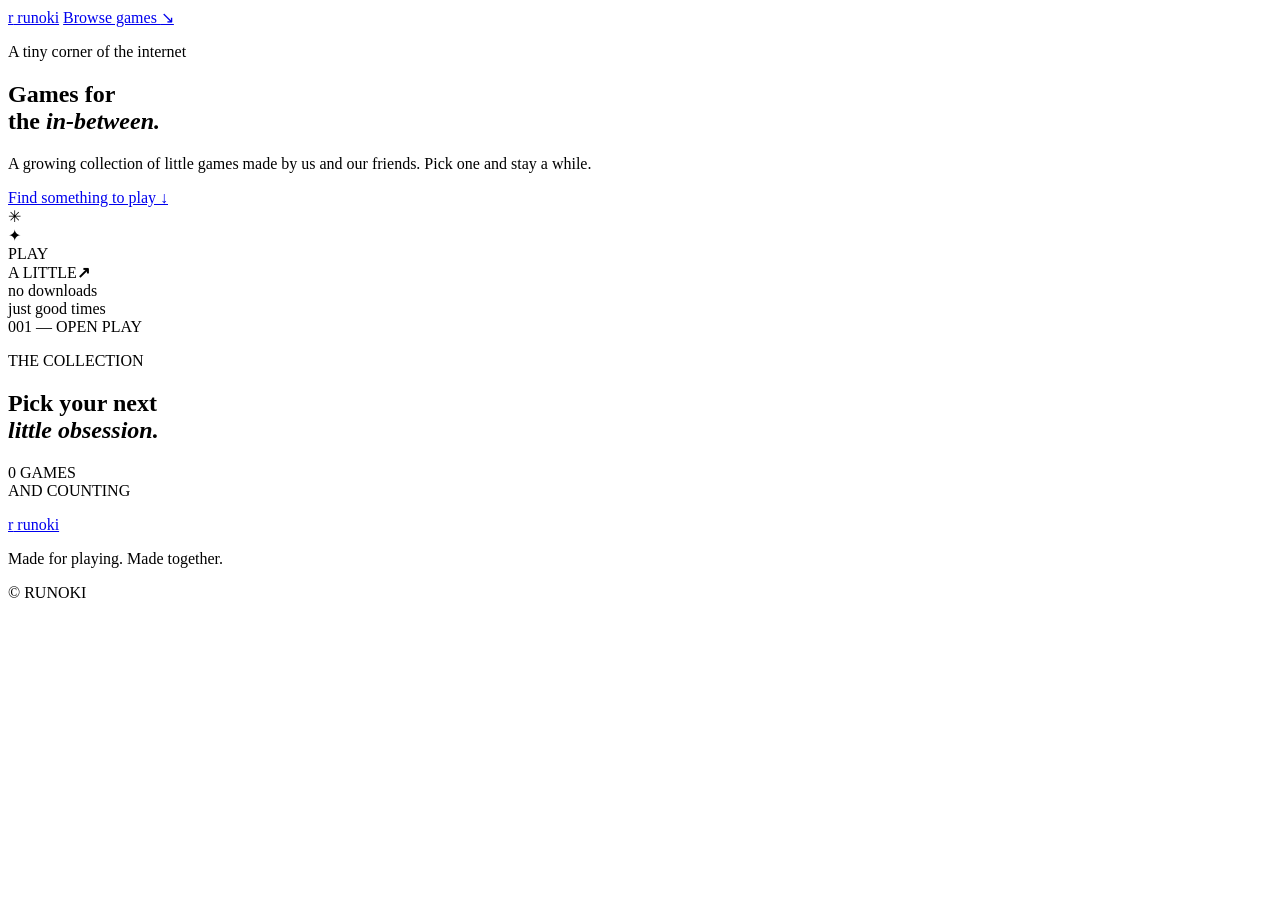
==== index.html @ b10a1b21 "Add Runoki games home page" ====
<!doctype html>
<html lang="en">
<head>
  <meta charset="utf-8">
  <meta name="viewport" content="width=device-width, initial-scale=1">
  <meta name="theme-color" content="#101014">
  <meta name="description" content="Small games, made by friends. Play something on Runoki.">
  <title>Runoki — Games for the in-between</title>
  <link rel="stylesheet" href="assets/css/style.css">
  <script src="assets/js/site.js" defer></script>
</head>
<body>
  <header class="site-header">
    <a class="wordmark" href="index.html" aria-label="Runoki home"><span class="brand-mark">r</span> runoki</a>
    <a class="header-link" href="#games">Browse games <span aria-hidden="true">↘</span></a>
  </header>
  <main>
    <section class="hero">
      <div class="hero-copy">
        <p class="eyebrow"><span class="live-dot"></span> A tiny corner of the internet</p>
        <h1>Games for<br>the <em>in-between.</em></h1>
        <p class="hero-intro">A growing collection of little games made by us and our friends. Pick one and stay a while.</p>
        <a class="button button-light" href="#games">Find something to play <span aria-hidden="true">↓</span></a>
      </div>
      <div class="hero-art" aria-hidden="true">
        <div class="orbit orbit-one"></div><div class="orbit orbit-two"></div>
        <div class="hero-spark spark-one">✳</div><div class="hero-spark spark-two">✦</div>
        <div class="hero-disc"><span>PLAY<br>A LITTLE</span><b>↗</b></div>
        <div class="hero-note">no downloads<br>just good times</div>
      </div>
      <div class="hero-index">001 <span>—</span> OPEN PLAY</div>
    </section>
    <section class="games-section" id="games">
      <div class="section-heading">
        <div><p class="eyebrow">THE COLLECTION</p><h2>Pick your next<br><em>little obsession.</em></h2></div>
        <p class="game-count"><span id="game-count">0</span> GAMES<br>AND COUNTING</p>
      </div>
      <div class="game-grid" id="game-grid" aria-live="polite"></div>
    </section>
  </main>
  <footer class="site-footer"><a class="wordmark" href="index.html"><span class="brand-mark">r</span> runoki</a><p>Made for playing. Made together.</p><span>© RUNOKI</span></footer>
</body>
</html>
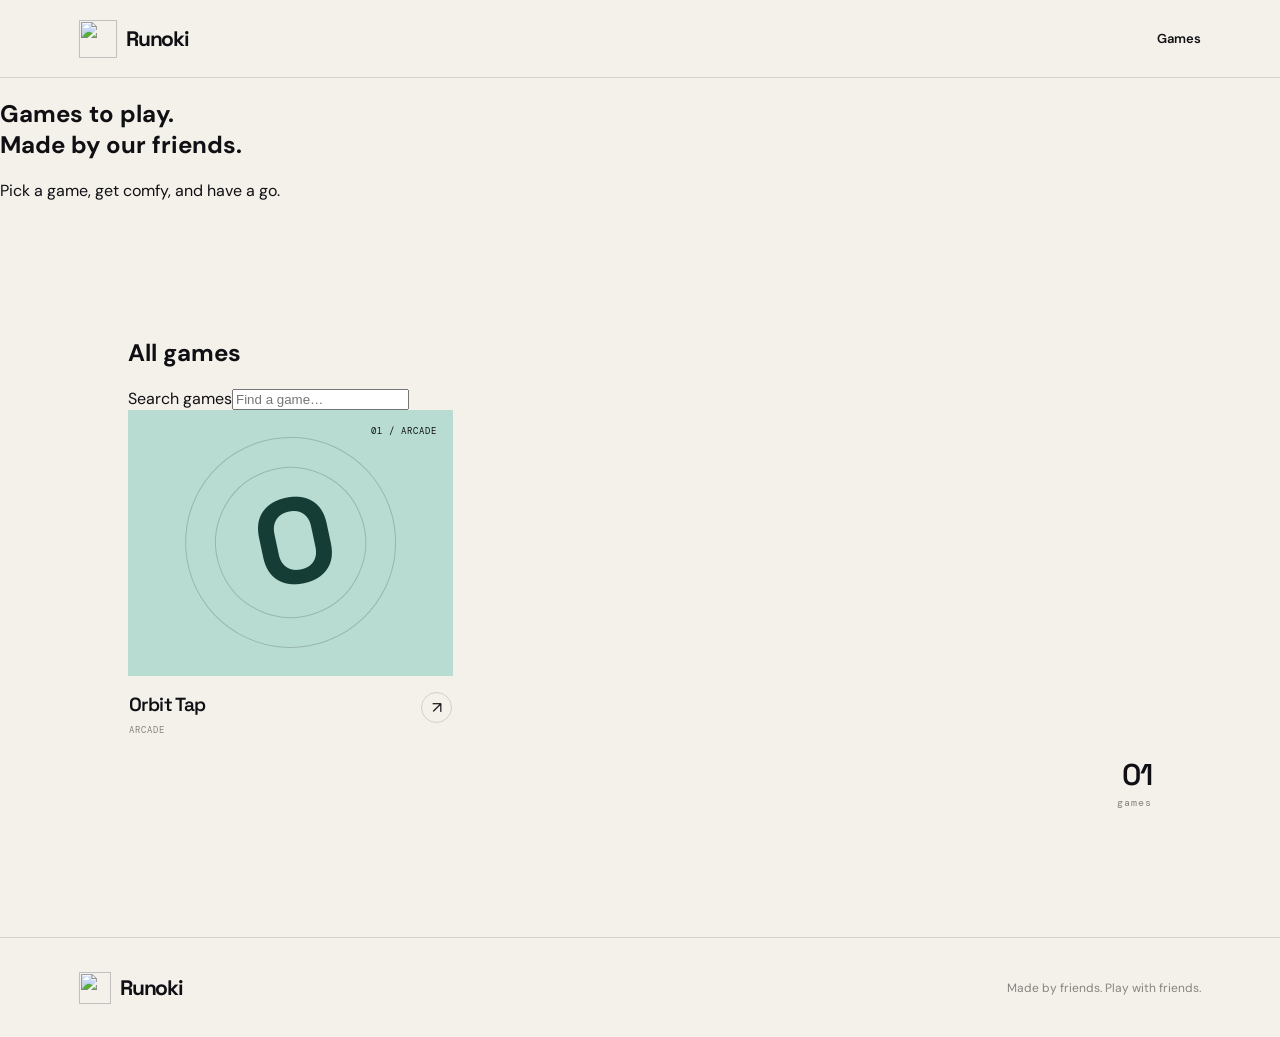
==== commit 273203b0: "Simplify Runoki home and add category filters" ====
--- a/index.html
+++ b/index.html
@@ -3,41 +3,29 @@
 <head>
   <meta charset="utf-8">
   <meta name="viewport" content="width=device-width, initial-scale=1">
-  <meta name="theme-color" content="#101014">
-  <meta name="description" content="Small games, made by friends. Play something on Runoki.">
-  <title>Runoki — Games for the in-between</title>
+  <meta name="theme-color" content="#faf9f6">
+  <meta name="description" content="A friendly collection of small games from Runoki and friends.">
+  <title>Runoki — Games to play</title>
   <link rel="stylesheet" href="assets/css/style.css">
   <script src="assets/js/site.js" defer></script>
 </head>
 <body>
   <header class="site-header">
-    <a class="wordmark" href="index.html" aria-label="Runoki home"><span class="brand-mark">r</span> runoki</a>
-    <a class="header-link" href="#games">Browse games <span aria-hidden="true">↘</span></a>
+    <a class="wordmark" href="index.html"><img src="assets/runoki-face.svg" alt="" width="38" height="38"><span>Runoki</span></a>
+    <a class="header-link" href="#games">Games</a>
   </header>
   <main>
-    <section class="hero">
-      <div class="hero-copy">
-        <p class="eyebrow"><span class="live-dot"></span> A tiny corner of the internet</p>
-        <h1>Games for<br>the <em>in-between.</em></h1>
-        <p class="hero-intro">A growing collection of little games made by us and our friends. Pick one and stay a while.</p>
-        <a class="button button-light" href="#games">Find something to play <span aria-hidden="true">↓</span></a>
-      </div>
-      <div class="hero-art" aria-hidden="true">
-        <div class="orbit orbit-one"></div><div class="orbit orbit-two"></div>
-        <div class="hero-spark spark-one">✳</div><div class="hero-spark spark-two">✦</div>
-        <div class="hero-disc"><span>PLAY<br>A LITTLE</span><b>↗</b></div>
-        <div class="hero-note">no downloads<br>just good times</div>
-      </div>
-      <div class="hero-index">001 <span>—</span> OPEN PLAY</div>
+    <section class="intro">
+      <h1>Games to play.<br><span>Made by our friends.</span></h1>
+      <p>Pick a game, get comfy, and have a go.</p>
     </section>
     <section class="games-section" id="games">
-      <div class="section-heading">
-        <div><p class="eyebrow">THE COLLECTION</p><h2>Pick your next<br><em>little obsession.</em></h2></div>
-        <p class="game-count"><span id="game-count">0</span> GAMES<br>AND COUNTING</p>
-      </div>
+      <div class="list-heading"><h2>All games</h2><label class="search"><span class="visually-hidden">Search games</span><input id="game-search" type="search" placeholder="Find a game…" autocomplete="off"></label></div>
+      <nav class="category-list" id="category-list" aria-label="Filter by category"></nav>
       <div class="game-grid" id="game-grid" aria-live="polite"></div>
+      <p class="game-count"><span id="game-count">0</span> games</p>
     </section>
   </main>
-  <footer class="site-footer"><a class="wordmark" href="index.html"><span class="brand-mark">r</span> runoki</a><p>Made for playing. Made together.</p><span>© RUNOKI</span></footer>
+  <footer class="site-footer"><a class="wordmark" href="index.html"><img src="assets/runoki-face.svg" alt="" width="32" height="32"><span>Runoki</span></a><p>Made by friends. Play with friends.</p></footer>
 </body>
 </html>
--- a/assets/css/style.css
+++ b/assets/css/style.css
@@ -0,0 +1,9 @@
+@import url('https://fonts.googleapis.com/css2?family=DM+Mono:wght@400;500&family=DM+Sans:wght@400;500;600;700&family=Space+Grotesk:wght@400;500;600;700&display=swap');
+:root{--ink:#101014;--paper:#f4f1eb;--lime:#d4f36a;--muted:#85847e;--line:rgba(16,16,20,.14);--display:'Space Grotesk',sans-serif;--body:'DM Sans',sans-serif;--mono:'DM Mono',monospace}
+*{box-sizing:border-box}html{scroll-behavior:smooth}body{margin:0;background:var(--paper);color:var(--ink);font-family:var(--body);-webkit-font-smoothing:antialiased}a{color:inherit;text-decoration:none}button{font:inherit}.site-header{height:78px;padding:0 6.2vw;display:flex;align-items:center;justify-content:space-between;border-bottom:1px solid var(--line)}.wordmark{display:inline-flex;align-items:center;gap:9px;font:700 21px var(--display);letter-spacing:-1.3px}.brand-mark{display:inline-grid;place-items:center;width:29px;height:29px;border-radius:50%;background:var(--lime);color:var(--ink);font:700 18px var(--display);letter-spacing:-2px}.header-link,.back-link{font-size:13px;font-weight:600}.header-link span{margin-left:9px;font-size:17px}.hero{position:relative;min-height:570px;padding:94px 10vw 86px;background:var(--ink);color:var(--paper);overflow:hidden;display:flex;align-items:center}.hero-copy{max-width:580px;position:relative;z-index:2}.eyebrow{font:11px var(--mono);letter-spacing:1.5px;color:var(--muted);margin:0 0 23px}.hero .eyebrow{color:#b5b3a9}.live-dot{display:inline-block;width:7px;height:7px;margin-right:9px;border-radius:50%;background:var(--lime);box-shadow:0 0 12px #d4f36a88}.hero h1,.section-heading h2,.detail-top h1{font:600 clamp(54px,7.3vw,94px)/.95 var(--display);letter-spacing:-6px;margin:0}.hero h1 em,.section-heading h2 em{color:var(--lime);font-style:normal}.hero-intro{max-width:370px;color:#b5b3a9;font-size:15px;line-height:1.75;margin:25px 0 27px}.button{display:inline-flex;align-items:center;justify-content:center;gap:28px;border:0;padding:15px 19px;font-size:12px;font-weight:700;cursor:pointer;transition:transform .2s,background .2s}.button:hover{transform:translateY(-3px)}.button-light{background:var(--lime);color:var(--ink)}.button-dark{background:var(--ink);color:var(--paper)}.button span{font-size:17px}.hero-art{position:absolute;inset:0 2vw 0 54%;display:grid;place-items:center;animation:appear 1s both}.hero-disc{width:min(31vw,380px);aspect-ratio:1;border-radius:50%;background:var(--lime);color:var(--ink);display:flex;align-items:center;justify-content:center;position:relative;transform:rotate(-11deg);box-shadow:0 0 100px #d4f36a20;animation:float 6s ease-in-out infinite}.hero-disc:before,.hero-disc:after{content:'';position:absolute;border:1px solid #10101430;border-radius:50%;inset:13%}.hero-disc:after{inset:27%}.hero-disc span{font:700 clamp(21px,3vw,39px)/.92 var(--display);letter-spacing:-2px;z-index:1}.hero-disc b{position:absolute;right:17%;top:18%;font:24px var(--body)}.orbit{position:absolute;width:min(38vw,470px);aspect-ratio:1;border:1px solid #f4f1eb22;border-radius:50%}.orbit-two{width:min(47vw,570px)}.hero-spark{position:absolute;color:var(--lime);font-size:27px;animation:twinkle 4s ease-in-out infinite}.spark-one{top:22%;right:15%}.spark-two{bottom:22%;left:12%;font-size:20px;animation-delay:1s}.hero-note{position:absolute;right:10%;bottom:17%;font:10px/1.6 var(--mono);letter-spacing:.8px;text-transform:uppercase;color:#b5b3a9;transform:rotate(-8deg)}.hero-index{position:absolute;bottom:27px;left:10vw;color:#89877e;font:10px var(--mono);letter-spacing:1px}.hero-index span{color:var(--lime);padding:0 7px}.games-section{padding:100px 10vw 120px}.section-heading{display:flex;align-items:end;justify-content:space-between;margin-bottom:46px}.section-heading .eyebrow{margin-bottom:17px}.section-heading h2{font-size:clamp(40px,5vw,62px);letter-spacing:-3.5px;line-height:.98}.section-heading h2 em{color:#7c8c39}.game-count{text-align:right;color:var(--muted);font:10px/1.8 var(--mono);letter-spacing:1px;margin-bottom:5px}.game-count span{font:600 30px var(--display);color:var(--ink);display:block;letter-spacing:-1px}.game-grid{display:grid;grid-template-columns:repeat(3,minmax(0,1fr));gap:24px}.game-card{min-width:0;animation:card-in .55s both}.game-card:nth-child(2){animation-delay:.1s}.game-card:nth-child(3){animation-delay:.2s}.card-link{display:block}.game-art{aspect-ratio:1.22;background:#e6e2d9;position:relative;overflow:hidden;display:grid;place-items:center;transition:transform .35s}.card-link:hover .game-art{transform:translateY(-5px)}.art-orbit{position:absolute;width:65%;aspect-ratio:1;border:1px solid #17181a30;border-radius:50%;transform:rotate(25deg)}.art-orbit:after{content:'';position:absolute;inset:14%;border:1px solid #17181a30;border-radius:50%}.art-shape{font:700 clamp(65px,10vw,120px) var(--display);letter-spacing:-10px;transform:rotate(-12deg);transition:transform .4s}.card-link:hover .art-shape{transform:rotate(0) scale(1.08)}.art-aqua{background:#b8dcd2}.art-aqua .art-shape{color:#163c36}.art-orange{background:#f1b467}.art-orange .art-shape{color:#792e19}.art-violet{background:#c8b7e5}.art-violet .art-shape{color:#38285c}.art-stamp{position:absolute;right:16px;top:15px;font:9px var(--mono);letter-spacing:1px}.card-meta{display:flex;align-items:start;justify-content:space-between;padding:16px 1px 0}.card-title{font:600 19px var(--display);letter-spacing:-.6px;margin:0}.card-category{font:9px var(--mono);letter-spacing:1px;color:var(--muted);margin-top:7px;text-transform:uppercase}.card-arrow{width:31px;height:31px;border:1px solid var(--line);border-radius:50%;display:grid;place-items:center;font-size:16px;transition:background .2s}.card-link:hover .card-arrow{background:var(--lime);border-color:var(--lime)}.empty-state{grid-column:1/-1;padding:50px 25px;border:1px dashed var(--line);text-align:center;color:var(--muted);font-size:14px}.site-footer{min-height:100px;border-top:1px solid var(--line);padding:25px 6.2vw;display:flex;align-items:center;justify-content:space-between}.site-footer p{font-size:12px;color:var(--muted)}.site-footer>span{font:9px var(--mono);letter-spacing:1px;color:var(--muted)}
+/* Game detail and persistent play controls */
+.game-page{min-height:100vh}.game-header{height:70px}.back-link{color:#5f5e59}.back-link span{margin-right:7px}.detail-main{max-width:1120px;margin:0 auto;padding:55px 5vw 70px}.detail-top{display:flex;justify-content:space-between;align-items:end;margin-bottom:24px}.detail-top .eyebrow{margin-bottom:14px}.detail-top h1{font-size:clamp(39px,5.6vw,68px);letter-spacing:-4px}.play-button{margin-bottom:4px}.game-stage{height:min(61vw,590px);min-height:360px;position:relative;background:#191a1d;overflow:hidden}.game-stage iframe{display:none;width:100%;height:100%;border:0;background:#fff}.game-stage.is-playing iframe{display:block}.game-stage.is-playing .stage-placeholder{display:none}.stage-placeholder{position:absolute;inset:0;display:flex;flex-direction:column;align-items:center;justify-content:center;color:#f4f1eb;text-align:center;background:radial-gradient(ellipse at 50% 44%,#2e3030,#191a1d 65%)}.placeholder-icon{width:58px;height:58px;border:1px solid #d4f36a66;border-radius:50%;display:grid;place-items:center;color:var(--lime);font-size:24px;margin-bottom:15px;animation:float 4s ease-in-out infinite}.stage-placeholder p{font:14px var(--body);color:#b5b3a9;margin:0 0 20px}.fullscreen-bar{height:42px;position:absolute;bottom:0;left:0;right:0;display:flex;align-items:center;justify-content:space-between;padding:0 15px;background:#101014;color:#f4f1eb;font:10px var(--mono);letter-spacing:.4px;z-index:2}.bar-brand{display:flex;align-items:center;gap:7px;font:600 12px var(--display)}.bar-brand .brand-mark{width:21px;height:21px;font-size:13px}#fullscreen-button{color:#f4f1eb;background:transparent;border:0;cursor:pointer;font:11px var(--body)}#fullscreen-button span{margin-left:5px}.detail-bottom{display:flex;justify-content:space-between;align-items:center;padding-top:17px}.detail-bottom p{font-size:13px;color:#66655f;margin:0}.game-tag{font:9px var(--mono);text-transform:uppercase;letter-spacing:1px;color:var(--muted)}.game-stage:fullscreen{width:100vw;height:100vh;min-height:0;background:#000}.game-stage:fullscreen iframe{height:calc(100% - 42px)}.game-stage:fullscreen .fullscreen-bar{position:absolute}
+@keyframes float{0%,100%{translate:0 0}50%{translate:0 -12px}}@keyframes twinkle{0%,100%{opacity:.5;transform:scale(.8) rotate(0)}50%{opacity:1;transform:scale(1.15) rotate(20deg)}}@keyframes appear{from{opacity:0;transform:scale(.94)}to{opacity:1;transform:scale(1)}}@keyframes card-in{from{opacity:0;transform:translateY(14px)}to{opacity:1;transform:translateY(0)}}
+@media(max-width:760px){.site-header{height:66px;padding:0 6vw}.hero{min-height:690px;padding:74px 8vw 330px;align-items:flex-start}.hero h1{font-size:clamp(58px,13vw,85px);letter-spacing:-4px}.hero-intro{font-size:14px}.hero-art{inset:45% 0 -15% 7%;}.hero-disc{width:min(57vw,330px)}.orbit{width:min(70vw,410px)}.orbit-two{width:min(86vw,500px)}.hero-note{right:12%;bottom:16%}.hero-index{left:8vw}.games-section{padding:74px 7vw 85px}.section-heading{align-items:start}.section-heading h2{font-size:clamp(37px,9vw,55px);letter-spacing:-2.8px}.game-grid{grid-template-columns:repeat(2,minmax(0,1fr));gap:25px 14px}.game-art{aspect-ratio:1.05}.art-shape{font-size:clamp(58px,14vw,100px)}.card-title{font-size:16px}.card-meta{padding-top:12px}.site-footer{padding:22px 6vw;flex-wrap:wrap;gap:12px}.site-footer p{order:3;width:100%;margin:0}.detail-main{padding:37px 5vw 48px}.detail-top h1{font-size:clamp(36px,9vw,55px);letter-spacing:-2.6px}.detail-top{align-items:center;gap:10px}.play-button{padding:12px 13px;gap:10px;white-space:nowrap;font-size:11px}.game-stage{height:66svh;min-height:370px}.fullscreen-bar{height:42px;padding:0 11px}.game-stage:fullscreen iframe{height:calc(100% - 42px)}.detail-bottom{align-items:start;gap:12px}.detail-bottom p{line-height:1.5}.game-tag{text-align:right;white-space:nowrap}}
+@media(max-width:420px){.game-grid{gap:23px 11px}.card-title{font-size:14px}.card-category{font-size:8px}.game-stage{min-height:340px}.detail-top{align-items:end}.detail-top .eyebrow{font-size:9px}.back-link{font-size:12px}}
+@media(prefers-reduced-motion:reduce){*,*::before,*::after{scroll-behavior:auto!important;animation-duration:.01ms!important;animation-iteration-count:1!important;transition-duration:.01ms!important}}
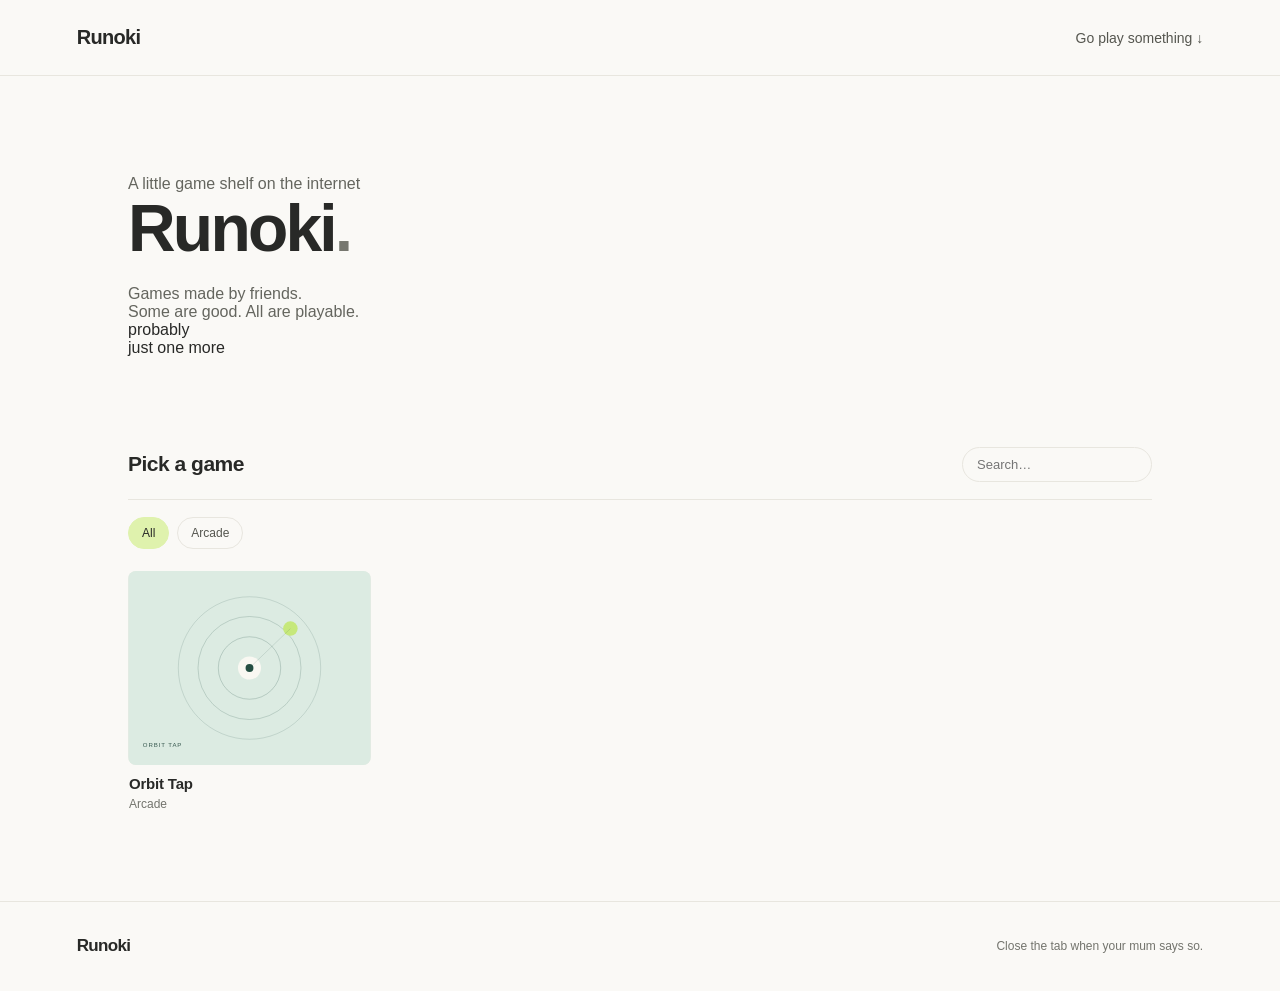
==== commit 28d23ba3: "Redesign Runoki games homepage" ====
--- a/index.html
+++ b/index.html
@@ -3,29 +3,32 @@
 <head>
   <meta charset="utf-8">
   <meta name="viewport" content="width=device-width, initial-scale=1">
-  <meta name="theme-color" content="#faf9f6">
-  <meta name="description" content="A friendly collection of small games from Runoki and friends.">
-  <title>Runoki — Games to play</title>
+  <meta name="theme-color" content="#f7f5ef">
+  <meta name="description" content="A small, slightly chaotic shelf of games made by friends.">
+  <title>Runoki — Games, probably</title>
   <link rel="stylesheet" href="assets/css/style.css">
   <script src="assets/js/site.js" defer></script>
 </head>
 <body>
   <header class="site-header">
-    <a class="wordmark" href="index.html"><img src="assets/runoki-face.svg" alt="" width="38" height="38"><span>Runoki</span></a>
-    <a class="header-link" href="#games">Games</a>
+    <a class="wordmark" href="index.html">Runoki</a>
+    <a class="header-link" href="#games">Go play something <span aria-hidden="true">↓</span></a>
   </header>
   <main>
     <section class="intro">
-      <h1>Games to play.<br><span>Made by our friends.</span></h1>
-      <p>Pick a game, get comfy, and have a go.</p>
+      <div class="intro-copy">
+        <p class="hand-note">A little game shelf on the internet</p>
+        <h1>Runoki<span class="title-period">.</span></h1>
+        <p class="intro-line">Games made by friends.<br>Some are good. All are playable.</p>
+      </div>
+      <div class="scribble" aria-hidden="true"><span>probably<br>just one more</span><i></i></div>
     </section>
     <section class="games-section" id="games">
-      <div class="list-heading"><h2>All games</h2><label class="search"><span class="visually-hidden">Search games</span><input id="game-search" type="search" placeholder="Find a game…" autocomplete="off"></label></div>
-      <nav class="category-list" id="category-list" aria-label="Filter by category"></nav>
+      <div class="list-heading"><h2>Pick a game</h2><label class="search"><span class="visually-hidden">Search games</span><input id="game-search" type="search" placeholder="Search…" autocomplete="off"></label></div>
+      <nav class="category-list" id="category-list" aria-label="Filter games by category"></nav>
       <div class="game-grid" id="game-grid" aria-live="polite"></div>
-      <p class="game-count"><span id="game-count">0</span> games</p>
     </section>
   </main>
-  <footer class="site-footer"><a class="wordmark" href="index.html"><img src="assets/runoki-face.svg" alt="" width="32" height="32"><span>Runoki</span></a><p>Made by friends. Play with friends.</p></footer>
+  <footer class="site-footer"><a class="wordmark" href="index.html">Runoki</a><p>Close the tab when your mum says so.</p></footer>
 </body>
 </html>
--- a/assets/css/style.css
+++ b/assets/css/style.css
@@ -1,9 +1,6 @@
-@import url('https://fonts.googleapis.com/css2?family=DM+Mono:wght@400;500&family=DM+Sans:wght@400;500;600;700&family=Space+Grotesk:wght@400;500;600;700&display=swap');
-:root{--ink:#101014;--paper:#f4f1eb;--lime:#d4f36a;--muted:#85847e;--line:rgba(16,16,20,.14);--display:'Space Grotesk',sans-serif;--body:'DM Sans',sans-serif;--mono:'DM Mono',monospace}
-*{box-sizing:border-box}html{scroll-behavior:smooth}body{margin:0;background:var(--paper);color:var(--ink);font-family:var(--body);-webkit-font-smoothing:antialiased}a{color:inherit;text-decoration:none}button{font:inherit}.site-header{height:78px;padding:0 6.2vw;display:flex;align-items:center;justify-content:space-between;border-bottom:1px solid var(--line)}.wordmark{display:inline-flex;align-items:center;gap:9px;font:700 21px var(--display);letter-spacing:-1.3px}.brand-mark{display:inline-grid;place-items:center;width:29px;height:29px;border-radius:50%;background:var(--lime);color:var(--ink);font:700 18px var(--display);letter-spacing:-2px}.header-link,.back-link{font-size:13px;font-weight:600}.header-link span{margin-left:9px;font-size:17px}.hero{position:relative;min-height:570px;padding:94px 10vw 86px;background:var(--ink);color:var(--paper);overflow:hidden;display:flex;align-items:center}.hero-copy{max-width:580px;position:relative;z-index:2}.eyebrow{font:11px var(--mono);letter-spacing:1.5px;color:var(--muted);margin:0 0 23px}.hero .eyebrow{color:#b5b3a9}.live-dot{display:inline-block;width:7px;height:7px;margin-right:9px;border-radius:50%;background:var(--lime);box-shadow:0 0 12px #d4f36a88}.hero h1,.section-heading h2,.detail-top h1{font:600 clamp(54px,7.3vw,94px)/.95 var(--display);letter-spacing:-6px;margin:0}.hero h1 em,.section-heading h2 em{color:var(--lime);font-style:normal}.hero-intro{max-width:370px;color:#b5b3a9;font-size:15px;line-height:1.75;margin:25px 0 27px}.button{display:inline-flex;align-items:center;justify-content:center;gap:28px;border:0;padding:15px 19px;font-size:12px;font-weight:700;cursor:pointer;transition:transform .2s,background .2s}.button:hover{transform:translateY(-3px)}.button-light{background:var(--lime);color:var(--ink)}.button-dark{background:var(--ink);color:var(--paper)}.button span{font-size:17px}.hero-art{position:absolute;inset:0 2vw 0 54%;display:grid;place-items:center;animation:appear 1s both}.hero-disc{width:min(31vw,380px);aspect-ratio:1;border-radius:50%;background:var(--lime);color:var(--ink);display:flex;align-items:center;justify-content:center;position:relative;transform:rotate(-11deg);box-shadow:0 0 100px #d4f36a20;animation:float 6s ease-in-out infinite}.hero-disc:before,.hero-disc:after{content:'';position:absolute;border:1px solid #10101430;border-radius:50%;inset:13%}.hero-disc:after{inset:27%}.hero-disc span{font:700 clamp(21px,3vw,39px)/.92 var(--display);letter-spacing:-2px;z-index:1}.hero-disc b{position:absolute;right:17%;top:18%;font:24px var(--body)}.orbit{position:absolute;width:min(38vw,470px);aspect-ratio:1;border:1px solid #f4f1eb22;border-radius:50%}.orbit-two{width:min(47vw,570px)}.hero-spark{position:absolute;color:var(--lime);font-size:27px;animation:twinkle 4s ease-in-out infinite}.spark-one{top:22%;right:15%}.spark-two{bottom:22%;left:12%;font-size:20px;animation-delay:1s}.hero-note{position:absolute;right:10%;bottom:17%;font:10px/1.6 var(--mono);letter-spacing:.8px;text-transform:uppercase;color:#b5b3a9;transform:rotate(-8deg)}.hero-index{position:absolute;bottom:27px;left:10vw;color:#89877e;font:10px var(--mono);letter-spacing:1px}.hero-index span{color:var(--lime);padding:0 7px}.games-section{padding:100px 10vw 120px}.section-heading{display:flex;align-items:end;justify-content:space-between;margin-bottom:46px}.section-heading .eyebrow{margin-bottom:17px}.section-heading h2{font-size:clamp(40px,5vw,62px);letter-spacing:-3.5px;line-height:.98}.section-heading h2 em{color:#7c8c39}.game-count{text-align:right;color:var(--muted);font:10px/1.8 var(--mono);letter-spacing:1px;margin-bottom:5px}.game-count span{font:600 30px var(--display);color:var(--ink);display:block;letter-spacing:-1px}.game-grid{display:grid;grid-template-columns:repeat(3,minmax(0,1fr));gap:24px}.game-card{min-width:0;animation:card-in .55s both}.game-card:nth-child(2){animation-delay:.1s}.game-card:nth-child(3){animation-delay:.2s}.card-link{display:block}.game-art{aspect-ratio:1.22;background:#e6e2d9;position:relative;overflow:hidden;display:grid;place-items:center;transition:transform .35s}.card-link:hover .game-art{transform:translateY(-5px)}.art-orbit{position:absolute;width:65%;aspect-ratio:1;border:1px solid #17181a30;border-radius:50%;transform:rotate(25deg)}.art-orbit:after{content:'';position:absolute;inset:14%;border:1px solid #17181a30;border-radius:50%}.art-shape{font:700 clamp(65px,10vw,120px) var(--display);letter-spacing:-10px;transform:rotate(-12deg);transition:transform .4s}.card-link:hover .art-shape{transform:rotate(0) scale(1.08)}.art-aqua{background:#b8dcd2}.art-aqua .art-shape{color:#163c36}.art-orange{background:#f1b467}.art-orange .art-shape{color:#792e19}.art-violet{background:#c8b7e5}.art-violet .art-shape{color:#38285c}.art-stamp{position:absolute;right:16px;top:15px;font:9px var(--mono);letter-spacing:1px}.card-meta{display:flex;align-items:start;justify-content:space-between;padding:16px 1px 0}.card-title{font:600 19px var(--display);letter-spacing:-.6px;margin:0}.card-category{font:9px var(--mono);letter-spacing:1px;color:var(--muted);margin-top:7px;text-transform:uppercase}.card-arrow{width:31px;height:31px;border:1px solid var(--line);border-radius:50%;display:grid;place-items:center;font-size:16px;transition:background .2s}.card-link:hover .card-arrow{background:var(--lime);border-color:var(--lime)}.empty-state{grid-column:1/-1;padding:50px 25px;border:1px dashed var(--line);text-align:center;color:var(--muted);font-size:14px}.site-footer{min-height:100px;border-top:1px solid var(--line);padding:25px 6.2vw;display:flex;align-items:center;justify-content:space-between}.site-footer p{font-size:12px;color:var(--muted)}.site-footer>span{font:9px var(--mono);letter-spacing:1px;color:var(--muted)}
-/* Game detail and persistent play controls */
-.game-page{min-height:100vh}.game-header{height:70px}.back-link{color:#5f5e59}.back-link span{margin-right:7px}.detail-main{max-width:1120px;margin:0 auto;padding:55px 5vw 70px}.detail-top{display:flex;justify-content:space-between;align-items:end;margin-bottom:24px}.detail-top .eyebrow{margin-bottom:14px}.detail-top h1{font-size:clamp(39px,5.6vw,68px);letter-spacing:-4px}.play-button{margin-bottom:4px}.game-stage{height:min(61vw,590px);min-height:360px;position:relative;background:#191a1d;overflow:hidden}.game-stage iframe{display:none;width:100%;height:100%;border:0;background:#fff}.game-stage.is-playing iframe{display:block}.game-stage.is-playing .stage-placeholder{display:none}.stage-placeholder{position:absolute;inset:0;display:flex;flex-direction:column;align-items:center;justify-content:center;color:#f4f1eb;text-align:center;background:radial-gradient(ellipse at 50% 44%,#2e3030,#191a1d 65%)}.placeholder-icon{width:58px;height:58px;border:1px solid #d4f36a66;border-radius:50%;display:grid;place-items:center;color:var(--lime);font-size:24px;margin-bottom:15px;animation:float 4s ease-in-out infinite}.stage-placeholder p{font:14px var(--body);color:#b5b3a9;margin:0 0 20px}.fullscreen-bar{height:42px;position:absolute;bottom:0;left:0;right:0;display:flex;align-items:center;justify-content:space-between;padding:0 15px;background:#101014;color:#f4f1eb;font:10px var(--mono);letter-spacing:.4px;z-index:2}.bar-brand{display:flex;align-items:center;gap:7px;font:600 12px var(--display)}.bar-brand .brand-mark{width:21px;height:21px;font-size:13px}#fullscreen-button{color:#f4f1eb;background:transparent;border:0;cursor:pointer;font:11px var(--body)}#fullscreen-button span{margin-left:5px}.detail-bottom{display:flex;justify-content:space-between;align-items:center;padding-top:17px}.detail-bottom p{font-size:13px;color:#66655f;margin:0}.game-tag{font:9px var(--mono);text-transform:uppercase;letter-spacing:1px;color:var(--muted)}.game-stage:fullscreen{width:100vw;height:100vh;min-height:0;background:#000}.game-stage:fullscreen iframe{height:calc(100% - 42px)}.game-stage:fullscreen .fullscreen-bar{position:absolute}
-@keyframes float{0%,100%{translate:0 0}50%{translate:0 -12px}}@keyframes twinkle{0%,100%{opacity:.5;transform:scale(.8) rotate(0)}50%{opacity:1;transform:scale(1.15) rotate(20deg)}}@keyframes appear{from{opacity:0;transform:scale(.94)}to{opacity:1;transform:scale(1)}}@keyframes card-in{from{opacity:0;transform:translateY(14px)}to{opacity:1;transform:translateY(0)}}
-@media(max-width:760px){.site-header{height:66px;padding:0 6vw}.hero{min-height:690px;padding:74px 8vw 330px;align-items:flex-start}.hero h1{font-size:clamp(58px,13vw,85px);letter-spacing:-4px}.hero-intro{font-size:14px}.hero-art{inset:45% 0 -15% 7%;}.hero-disc{width:min(57vw,330px)}.orbit{width:min(70vw,410px)}.orbit-two{width:min(86vw,500px)}.hero-note{right:12%;bottom:16%}.hero-index{left:8vw}.games-section{padding:74px 7vw 85px}.section-heading{align-items:start}.section-heading h2{font-size:clamp(37px,9vw,55px);letter-spacing:-2.8px}.game-grid{grid-template-columns:repeat(2,minmax(0,1fr));gap:25px 14px}.game-art{aspect-ratio:1.05}.art-shape{font-size:clamp(58px,14vw,100px)}.card-title{font-size:16px}.card-meta{padding-top:12px}.site-footer{padding:22px 6vw;flex-wrap:wrap;gap:12px}.site-footer p{order:3;width:100%;margin:0}.detail-main{padding:37px 5vw 48px}.detail-top h1{font-size:clamp(36px,9vw,55px);letter-spacing:-2.6px}.detail-top{align-items:center;gap:10px}.play-button{padding:12px 13px;gap:10px;white-space:nowrap;font-size:11px}.game-stage{height:66svh;min-height:370px}.fullscreen-bar{height:42px;padding:0 11px}.game-stage:fullscreen iframe{height:calc(100% - 42px)}.detail-bottom{align-items:start;gap:12px}.detail-bottom p{line-height:1.5}.game-tag{text-align:right;white-space:nowrap}}
-@media(max-width:420px){.game-grid{gap:23px 11px}.card-title{font-size:14px}.card-category{font-size:8px}.game-stage{min-height:340px}.detail-top{align-items:end}.detail-top .eyebrow{font-size:9px}.back-link{font-size:12px}}
-@media(prefers-reduced-motion:reduce){*,*::before,*::after{scroll-behavior:auto!important;animation-duration:.01ms!important;animation-iteration-count:1!important;transition-duration:.01ms!important}}+:root{--ink:#282927;--muted:#73746d;--paper:#faf9f6;--green:#dff2ad;--line:#e8e6df;--body:Arial,Helvetica,sans-serif}
+*{box-sizing:border-box}html{scroll-behavior:smooth}body{margin:0;background:var(--paper);color:var(--ink);font-family:var(--body);-webkit-font-smoothing:antialiased}a{color:inherit;text-decoration:none}button,input{font:inherit}.site-header{height:76px;padding:0 max(6vw,22px);display:flex;align-items:center;justify-content:space-between;border-bottom:1px solid var(--line)}.wordmark{display:inline-flex;align-items:center;gap:9px;font-size:20px;font-weight:700;letter-spacing:-.7px}.wordmark img{object-fit:contain}.header-link,.back-link{font-size:14px;color:#55564f}.header-link:hover,.back-link:hover{color:#111}.intro{padding:78px max(10vw,24px) 65px}.intro h1{font-size:clamp(38px,6vw,66px);line-height:1.07;letter-spacing:-2.8px;margin:0;font-weight:700}.intro h1 span{color:#76776f}.intro p{font-size:16px;color:#64655e;margin:21px 0 0}.games-section{padding:25px max(10vw,24px) 90px}.list-heading{display:flex;align-items:center;justify-content:space-between;gap:20px;border-bottom:1px solid var(--line);padding-bottom:17px}.list-heading h2{font-size:21px;margin:0;letter-spacing:-.5px}.search input{width:190px;border:1px solid var(--line);border-radius:20px;background:transparent;padding:9px 14px;outline:none;font-size:13px}.search input:focus{border-color:#9aaa72}.category-list{display:flex;align-items:center;gap:8px;flex-wrap:wrap;padding:17px 0 22px}.category-button{border:1px solid var(--line);background:transparent;border-radius:20px;padding:8px 13px;font-size:12px;color:#55564f;cursor:pointer}.category-button:hover,.category-button[aria-pressed="true"]{background:var(--green);border-color:var(--green);color:var(--ink)}.game-grid{display:grid;grid-template-columns:repeat(4,minmax(0,1fr));gap:27px 18px}.game-card{min-width:0}.card-link{display:block}.game-art{position:relative;aspect-ratio:1.25;background:#eeede7;border-radius:8px;overflow:hidden}.game-art img{width:100%;height:100%;object-fit:cover;display:block;transition:transform .25s}.card-link:hover .game-art img{transform:scale(1.03)}.card-placeholder{width:100%;height:100%;display:grid;place-items:center;background:linear-gradient(135deg,#e9edda,#d7e5c5);color:#565d47;font-size:13px}.card-meta{padding:10px 1px 0}.card-title{font-size:15px;font-weight:600;letter-spacing:-.2px;margin:0}.card-category{font-size:12px;color:var(--muted);margin:5px 0 0}.game-count{font-size:12px;color:var(--muted);margin:26px 0 0}.empty-state{grid-column:1/-1;padding:40px 0;color:var(--muted);font-size:14px}.site-footer{min-height:90px;border-top:1px solid var(--line);padding:20px max(6vw,22px);display:flex;align-items:center;justify-content:space-between}.site-footer .wordmark{font-size:17px}.site-footer p{font-size:12px;color:var(--muted)}
+/* Play page */
+.game-header{height:70px}.detail-main{max-width:1120px;margin:0 auto;padding:42px 5vw 55px}.detail-top{display:flex;justify-content:space-between;align-items:center;margin-bottom:17px}.eyebrow{font-size:11px;letter-spacing:.8px;color:var(--muted);margin:0 0 9px}.detail-top h1{font-size:clamp(32px,5vw,52px);letter-spacing:-1.8px;margin:0}.button{border:0;border-radius:5px;padding:13px 18px;background:var(--ink);color:white;font-size:13px;font-weight:600;cursor:pointer}.button:hover{background:#4a4c45}.button-light{background:var(--green);color:var(--ink)}.button-light:hover{background:#d1e99a}.game-stage{height:min(60vw,590px);min-height:350px;position:relative;background:#eeede7;overflow:hidden;border-radius:7px}.game-stage iframe{display:none;width:100%;height:100%;border:0;background:white}.game-stage.is-playing iframe{display:block}.game-stage.is-playing .stage-placeholder{display:none}.stage-placeholder{position:absolute;inset:0;display:flex;flex-direction:column;align-items:center;justify-content:center;gap:15px;color:#686960}.stage-placeholder p{font-size:14px;margin:0}.fullscreen-bar{height:42px;position:absolute;bottom:0;left:0;right:0;display:flex;align-items:center;justify-content:space-between;padding:0 13px;background:#282927;color:#fff;font-size:11px;z-index:2}.bar-brand{display:flex;align-items:center;gap:7px}.bar-brand img{object-fit:contain}.bar-brand span{font-weight:600}.fullscreen-bar button{border:0;background:none;color:white;font-size:11px;cursor:pointer;padding:8px}.detail-bottom{display:flex;justify-content:space-between;align-items:center;padding-top:14px;gap:15px}.detail-bottom p{font-size:13px;color:#66675f;margin:0;line-height:1.5}.game-tag{font-size:11px;color:var(--muted)}.game-stage:fullscreen{width:100vw;height:100vh;min-height:0;background:#000;border-radius:0}.game-stage:fullscreen iframe{height:calc(100% - 42px)}.game-stage:fullscreen .fullscreen-bar{position:absolute}
+.visually-hidden{position:absolute;width:1px;height:1px;padding:0;margin:-1px;overflow:hidden;clip:rect(0,0,0,0);white-space:nowrap;border:0}
+@media(max-width:950px){.game-grid{grid-template-columns:repeat(3,minmax(0,1fr))}}@media(max-width:650px){.site-header{height:66px;padding:0 20px}.intro{padding:58px 23px 44px}.intro h1{font-size:clamp(37px,10vw,55px);letter-spacing:-2px}.intro p{font-size:14px}.games-section{padding:18px 20px 65px}.list-heading h2{font-size:19px}.search input{width:150px}.game-grid{grid-template-columns:repeat(2,minmax(0,1fr));gap:22px 13px}.game-art{aspect-ratio:1.12}.card-title{font-size:14px}.card-category{font-size:11px}.site-footer{padding:18px 20px;flex-wrap:wrap;gap:8px}.site-footer p{width:100%;margin:0}.detail-main{padding:33px 16px 40px}.detail-top h1{font-size:34px}.play-button{padding:11px 14px}.game-stage{height:68svh;min-height:340px}.detail-bottom{align-items:flex-start}.game-tag{text-align:right;white-space:nowrap}.fullscreen-bar{padding:0 9px}.game-stage:fullscreen iframe{height:calc(100% - 42px)}}@media(max-width:380px){.search input{width:130px}.category-list{gap:6px}.category-button{padding:7px 10px}.game-grid{gap:18px 10px}}@media(prefers-reduced-motion:reduce){*,*::before,*::after{scroll-behavior:auto!important;transition:none!important;animation:none!important}}
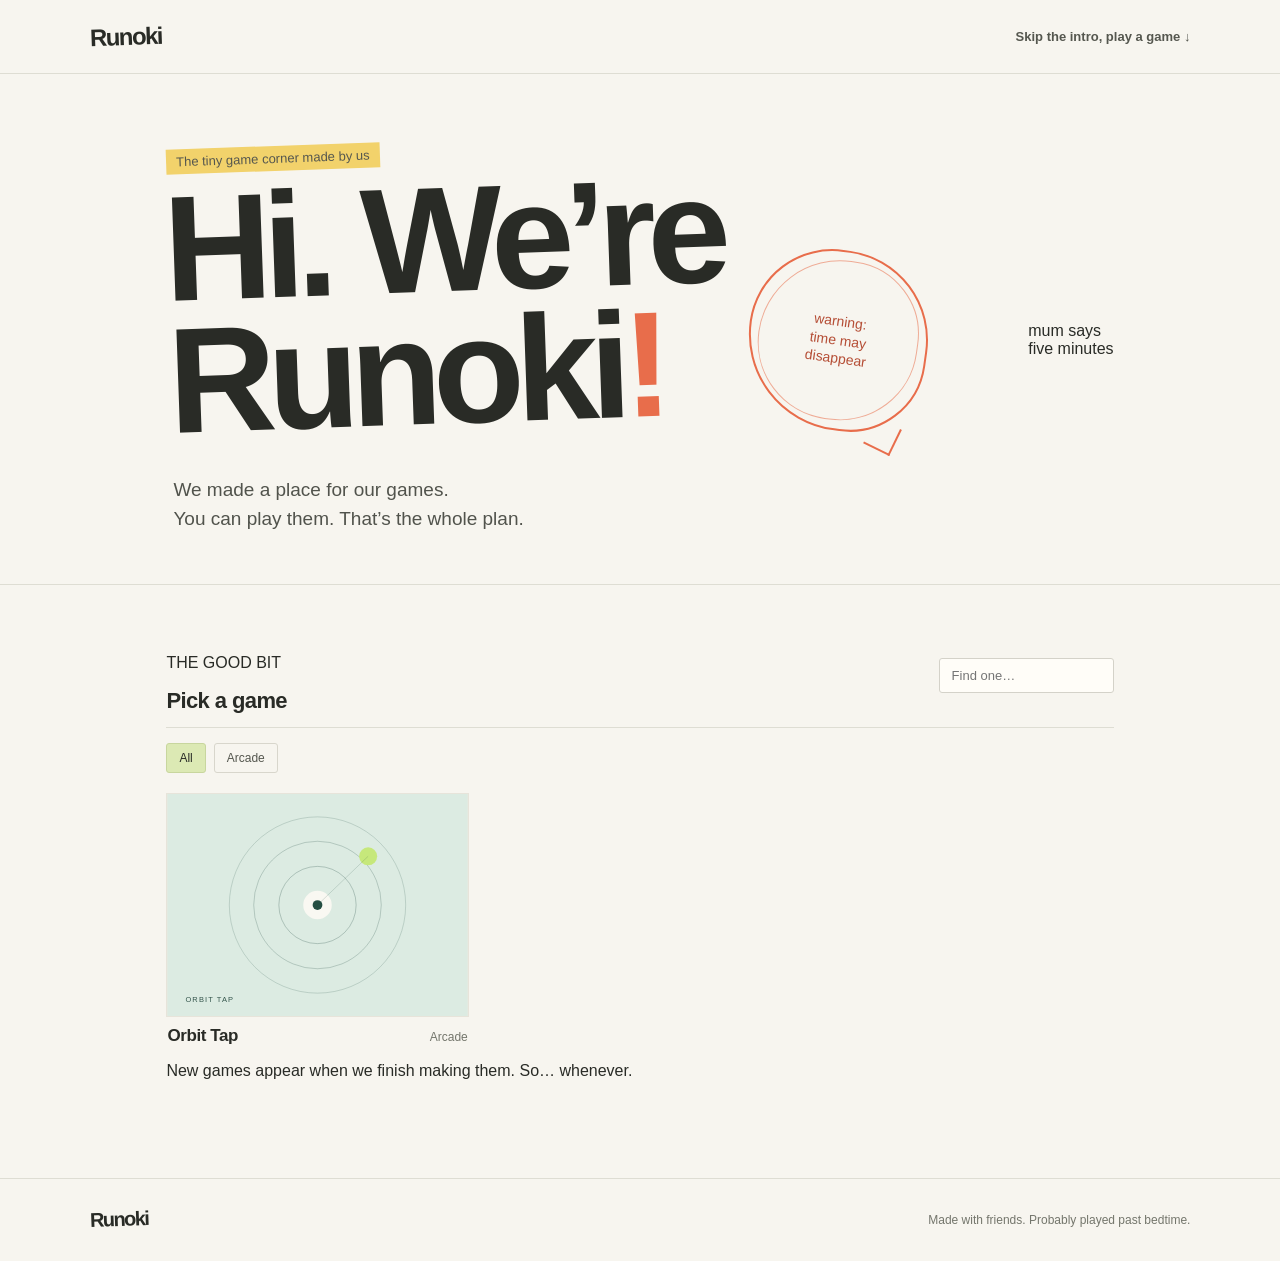
==== commit 79658456: "Give Runoki a consistent playful wordmark" ====
--- a/index.html
+++ b/index.html
@@ -3,7 +3,7 @@
 <head>
   <meta charset="utf-8">
   <meta name="viewport" content="width=device-width, initial-scale=1">
-  <meta name="theme-color" content="#f7f5ef">
+  <meta name="theme-color" content="#fff8e8">
   <meta name="description" content="A small, slightly chaotic shelf of games made by friends.">
   <title>Runoki — Games, probably</title>
   <link rel="stylesheet" href="assets/css/style.css">
@@ -11,24 +11,26 @@
 </head>
 <body>
   <header class="site-header">
-    <a class="wordmark" href="index.html">Runoki</a>
-    <a class="header-link" href="#games">Go play something <span aria-hidden="true">↓</span></a>
+    <a class="brand-link" href="index.html"><span class="wordmark" aria-label="Runoki"><span>R</span><span>u</span><span>n</span><span>o</span><span>k</span><span>i</span></span></a>
+    <a class="header-link" href="#games">Skip the intro, play a game ↓</a>
   </header>
   <main>
     <section class="intro">
       <div class="intro-copy">
-        <p class="hand-note">A little game shelf on the internet</p>
-        <h1>Runoki<span class="title-period">.</span></h1>
-        <p class="intro-line">Games made by friends.<br>Some are good. All are playable.</p>
+        <p class="hand-note">The tiny game corner made by us</p>
+        <h1>Hi. We’re<br><span class="intro-name">Runoki</span><span class="title-period">!</span></h1>
+        <p class="intro-line">We made a place for our games.<br>You can play them. That’s the whole plan.</p>
       </div>
-      <div class="scribble" aria-hidden="true"><span>probably<br>just one more</span><i></i></div>
+      <div class="scribble" aria-hidden="true"><span>warning:<br>time may<br>disappear</span><i></i></div>
+      <span class="margin-note" aria-hidden="true">mum says<br>five minutes</span>
     </section>
     <section class="games-section" id="games">
-      <div class="list-heading"><h2>Pick a game</h2><label class="search"><span class="visually-hidden">Search games</span><input id="game-search" type="search" placeholder="Search…" autocomplete="off"></label></div>
+      <div class="list-heading"><div><p class="section-kicker">THE GOOD BIT</p><h2>Pick a game</h2></div><label class="search"><span class="visually-hidden">Search games</span><input id="game-search" type="search" placeholder="Find one…" autocomplete="off"></label></div>
       <nav class="category-list" id="category-list" aria-label="Filter games by category"></nav>
       <div class="game-grid" id="game-grid" aria-live="polite"></div>
+      <p class="list-footnote">New games appear when we finish making them. So… whenever.</p>
     </section>
   </main>
-  <footer class="site-footer"><a class="wordmark" href="index.html">Runoki</a><p>Close the tab when your mum says so.</p></footer>
+  <footer class="site-footer"><a class="brand-link" href="index.html"><span class="wordmark" aria-label="Runoki"><span>R</span><span>u</span><span>n</span><span>o</span><span>k</span><span>i</span></span></a><p>Made with friends. Probably played past bedtime.</p></footer>
 </body>
 </html>
--- a/assets/css/style.css
+++ b/assets/css/style.css
@@ -1,6 +1,7 @@
-:root{--ink:#282927;--muted:#73746d;--paper:#faf9f6;--green:#dff2ad;--line:#e8e6df;--body:Arial,Helvetica,sans-serif}
-*{box-sizing:border-box}html{scroll-behavior:smooth}body{margin:0;background:var(--paper);color:var(--ink);font-family:var(--body);-webkit-font-smoothing:antialiased}a{color:inherit;text-decoration:none}button,input{font:inherit}.site-header{height:76px;padding:0 max(6vw,22px);display:flex;align-items:center;justify-content:space-between;border-bottom:1px solid var(--line)}.wordmark{display:inline-flex;align-items:center;gap:9px;font-size:20px;font-weight:700;letter-spacing:-.7px}.wordmark img{object-fit:contain}.header-link,.back-link{font-size:14px;color:#55564f}.header-link:hover,.back-link:hover{color:#111}.intro{padding:78px max(10vw,24px) 65px}.intro h1{font-size:clamp(38px,6vw,66px);line-height:1.07;letter-spacing:-2.8px;margin:0;font-weight:700}.intro h1 span{color:#76776f}.intro p{font-size:16px;color:#64655e;margin:21px 0 0}.games-section{padding:25px max(10vw,24px) 90px}.list-heading{display:flex;align-items:center;justify-content:space-between;gap:20px;border-bottom:1px solid var(--line);padding-bottom:17px}.list-heading h2{font-size:21px;margin:0;letter-spacing:-.5px}.search input{width:190px;border:1px solid var(--line);border-radius:20px;background:transparent;padding:9px 14px;outline:none;font-size:13px}.search input:focus{border-color:#9aaa72}.category-list{display:flex;align-items:center;gap:8px;flex-wrap:wrap;padding:17px 0 22px}.category-button{border:1px solid var(--line);background:transparent;border-radius:20px;padding:8px 13px;font-size:12px;color:#55564f;cursor:pointer}.category-button:hover,.category-button[aria-pressed="true"]{background:var(--green);border-color:var(--green);color:var(--ink)}.game-grid{display:grid;grid-template-columns:repeat(4,minmax(0,1fr));gap:27px 18px}.game-card{min-width:0}.card-link{display:block}.game-art{position:relative;aspect-ratio:1.25;background:#eeede7;border-radius:8px;overflow:hidden}.game-art img{width:100%;height:100%;object-fit:cover;display:block;transition:transform .25s}.card-link:hover .game-art img{transform:scale(1.03)}.card-placeholder{width:100%;height:100%;display:grid;place-items:center;background:linear-gradient(135deg,#e9edda,#d7e5c5);color:#565d47;font-size:13px}.card-meta{padding:10px 1px 0}.card-title{font-size:15px;font-weight:600;letter-spacing:-.2px;margin:0}.card-category{font-size:12px;color:var(--muted);margin:5px 0 0}.game-count{font-size:12px;color:var(--muted);margin:26px 0 0}.empty-state{grid-column:1/-1;padding:40px 0;color:var(--muted);font-size:14px}.site-footer{min-height:90px;border-top:1px solid var(--line);padding:20px max(6vw,22px);display:flex;align-items:center;justify-content:space-between}.site-footer .wordmark{font-size:17px}.site-footer p{font-size:12px;color:var(--muted)}
-/* Play page */
-.game-header{height:70px}.detail-main{max-width:1120px;margin:0 auto;padding:42px 5vw 55px}.detail-top{display:flex;justify-content:space-between;align-items:center;margin-bottom:17px}.eyebrow{font-size:11px;letter-spacing:.8px;color:var(--muted);margin:0 0 9px}.detail-top h1{font-size:clamp(32px,5vw,52px);letter-spacing:-1.8px;margin:0}.button{border:0;border-radius:5px;padding:13px 18px;background:var(--ink);color:white;font-size:13px;font-weight:600;cursor:pointer}.button:hover{background:#4a4c45}.button-light{background:var(--green);color:var(--ink)}.button-light:hover{background:#d1e99a}.game-stage{height:min(60vw,590px);min-height:350px;position:relative;background:#eeede7;overflow:hidden;border-radius:7px}.game-stage iframe{display:none;width:100%;height:100%;border:0;background:white}.game-stage.is-playing iframe{display:block}.game-stage.is-playing .stage-placeholder{display:none}.stage-placeholder{position:absolute;inset:0;display:flex;flex-direction:column;align-items:center;justify-content:center;gap:15px;color:#686960}.stage-placeholder p{font-size:14px;margin:0}.fullscreen-bar{height:42px;position:absolute;bottom:0;left:0;right:0;display:flex;align-items:center;justify-content:space-between;padding:0 13px;background:#282927;color:#fff;font-size:11px;z-index:2}.bar-brand{display:flex;align-items:center;gap:7px}.bar-brand img{object-fit:contain}.bar-brand span{font-weight:600}.fullscreen-bar button{border:0;background:none;color:white;font-size:11px;cursor:pointer;padding:8px}.detail-bottom{display:flex;justify-content:space-between;align-items:center;padding-top:14px;gap:15px}.detail-bottom p{font-size:13px;color:#66675f;margin:0;line-height:1.5}.game-tag{font-size:11px;color:var(--muted)}.game-stage:fullscreen{width:100vw;height:100vh;min-height:0;background:#000;border-radius:0}.game-stage:fullscreen iframe{height:calc(100% - 42px)}.game-stage:fullscreen .fullscreen-bar{position:absolute}
+:root{--paper:#f7f5ef;--ink:#292b26;--muted:#74766c;--line:#deddd3;--red:#e86d4b;--green:#dce9b4;--yellow:#f2d26b;--body:"Trebuchet MS",Arial,sans-serif}
+*{box-sizing:border-box}html{scroll-behavior:smooth}body{margin:0;background:var(--paper);color:var(--ink);font-family:var(--body);-webkit-font-smoothing:antialiased}a{color:inherit;text-decoration:none}button,input{font:inherit}.site-header{height:74px;padding:0 max(7vw,22px);display:flex;align-items:center;justify-content:space-between;border-bottom:1px solid var(--line)}.wordmark{font-size:24px;font-weight:900;letter-spacing:-1.6px;transform:rotate(-2deg);display:inline-block}.header-link,.back-link{font-size:13px;font-weight:600;color:#55574f}.header-link span{padding-left:5px}.header-link:hover,.back-link:hover{color:var(--red)}
+.intro{min-height:370px;padding:72px max(13vw,28px) 50px;display:flex;align-items:center;justify-content:space-between;position:relative;overflow:hidden;border-bottom:1px solid var(--line)}.intro-copy{position:relative;z-index:1}.hand-note{display:inline-block;font-size:13px;color:#55574f;background:var(--yellow);padding:5px 10px;transform:rotate(-2deg);margin:0 0 12px}.intro h1{font-size:clamp(76px,13vw,150px);line-height:.88;letter-spacing:-9px;margin:0;font-weight:900;transform:rotate(-2deg);transform-origin:left center}.title-period{color:var(--red)}.intro-line{font-size:19px;line-height:1.55;margin:28px 0 0 7px;color:#51534c}.scribble{width:180px;height:180px;margin-right:8%;border:2px solid var(--red);border-radius:48% 52% 44% 56%;display:grid;place-items:center;transform:rotate(8deg);color:#b54e36;font-size:14px;text-align:center;line-height:1.35}.scribble:before{content:"";position:absolute;inset:8px;border:1px solid #e86d4b8a;border-radius:53% 47% 50% 50%}.scribble i{position:absolute;width:29px;height:29px;border-right:2px solid var(--red);border-bottom:2px solid var(--red);bottom:-16px;right:16px;transform:rotate(18deg)}.games-section{padding:53px max(13vw,28px) 82px}.list-heading{display:flex;justify-content:space-between;align-items:center;gap:15px;border-bottom:1px solid var(--line);padding-bottom:13px}.list-heading h2{font-size:22px;letter-spacing:-.6px;margin:0}.search input{width:175px;border:1px solid #d4d2c9;border-radius:3px;background:#fffdf8;padding:9px 12px;font-size:13px;outline:none}.search input:focus{border-color:#8e9871}.category-list{display:flex;gap:8px;flex-wrap:wrap;padding:15px 0 20px}.category-button{border:1px solid #d8d6cc;background:transparent;border-radius:3px;padding:7px 12px;font-size:12px;color:#55574f;cursor:pointer}.category-button:hover,.category-button[aria-pressed="true"]{background:var(--green);border-color:#c8d69e;color:var(--ink)}.game-grid{display:grid;grid-template-columns:repeat(3,minmax(0,1fr));gap:34px 20px}.game-card{min-width:0}.card-link{display:block}.game-art{position:relative;aspect-ratio:1.35;background:#ebe9df;overflow:hidden;border:1px solid #e7e4da}.game-art img{width:100%;height:100%;object-fit:cover;display:block;transition:transform .25s}.card-link:hover .game-art img{transform:scale(1.025)}.card-placeholder{width:100%;height:100%;display:grid;place-items:center;background:var(--green);font-size:14px;color:#55574f}.card-meta{padding:9px 1px 0;display:flex;align-items:baseline;justify-content:space-between;gap:10px}.card-title{font-size:17px;font-weight:700;letter-spacing:-.4px;margin:0}.card-category{font-size:12px;color:var(--muted);margin:0;text-align:right}.empty-state{grid-column:1/-1;padding:36px 0;color:var(--muted);font-size:14px}.site-footer{min-height:83px;border-top:1px solid var(--line);padding:18px max(7vw,22px);display:flex;align-items:center;justify-content:space-between}.site-footer .wordmark{font-size:20px}.site-footer p{font-size:12px;color:var(--muted)}
+/* Game page */
+.game-header{height:70px}.detail-main{max-width:1120px;margin:0 auto;padding:38px 5vw 48px}.detail-top{display:flex;justify-content:space-between;align-items:center;margin-bottom:15px}.eyebrow{font-size:13px;color:var(--muted);margin:0 0 7px}.detail-top h1{font-size:clamp(32px,5vw,54px);letter-spacing:-2px;margin:0}.button{border:1px solid var(--ink);border-radius:3px;padding:11px 19px;background:var(--ink);color:#fffdf8;font-size:13px;font-weight:700;cursor:pointer}.button:hover{background:var(--red);border-color:var(--red)}.button-light{background:var(--yellow);border-color:var(--yellow);color:var(--ink)}.button-light:hover{background:#e8c652;border-color:#e8c652}.game-stage{height:min(60vw,590px);min-height:350px;position:relative;background:#eae8df;overflow:hidden;border:1px solid var(--line)}.game-stage iframe{display:none;position:absolute;inset:0 0 42px;width:100%;height:calc(100% - 42px);border:0;background:white}.game-stage.is-playing iframe{display:block}.game-stage.is-playing .stage-placeholder{display:none}.stage-placeholder{position:absolute;inset:0 0 42px;display:flex;flex-direction:column;align-items:center;justify-content:center;gap:15px;color:#686960}.stage-placeholder p{font-size:14px;margin:0}.fullscreen-bar{height:42px;position:absolute;bottom:0;left:0;right:0;display:flex;align-items:center;justify-content:space-between;padding:0 13px;background:#292b26;color:#fffdf8;font-size:12px;z-index:2}.bar-brand{font-size:15px;font-weight:900;letter-spacing:-.6px;transform:rotate(-2deg)}.fullscreen-bar button{border:1px solid #ffffff70;border-radius:3px;background:transparent;color:white;font-size:11px;cursor:pointer;padding:6px 10px}.fullscreen-bar button:hover{background:#ffffff20}.detail-bottom{display:flex;justify-content:space-between;align-items:center;padding-top:13px;gap:15px}.detail-bottom p{font-size:13px;color:#66675f;margin:0;line-height:1.5}.game-tag{font-size:11px;color:var(--muted)}.game-stage:fullscreen{width:100vw;height:100vh;min-height:0;background:#000;border:0}.game-stage:fullscreen iframe{height:calc(100% - 42px)}.game-stage:fullscreen .stage-placeholder{bottom:42px}.game-stage.is-fullscreen-fallback{position:fixed;z-index:1000;inset:0;width:100vw;height:100dvh;min-height:0;border:0}body.runoki-fullscreen{overflow:hidden}
 .visually-hidden{position:absolute;width:1px;height:1px;padding:0;margin:-1px;overflow:hidden;clip:rect(0,0,0,0);white-space:nowrap;border:0}
-@media(max-width:950px){.game-grid{grid-template-columns:repeat(3,minmax(0,1fr))}}@media(max-width:650px){.site-header{height:66px;padding:0 20px}.intro{padding:58px 23px 44px}.intro h1{font-size:clamp(37px,10vw,55px);letter-spacing:-2px}.intro p{font-size:14px}.games-section{padding:18px 20px 65px}.list-heading h2{font-size:19px}.search input{width:150px}.game-grid{grid-template-columns:repeat(2,minmax(0,1fr));gap:22px 13px}.game-art{aspect-ratio:1.12}.card-title{font-size:14px}.card-category{font-size:11px}.site-footer{padding:18px 20px;flex-wrap:wrap;gap:8px}.site-footer p{width:100%;margin:0}.detail-main{padding:33px 16px 40px}.detail-top h1{font-size:34px}.play-button{padding:11px 14px}.game-stage{height:68svh;min-height:340px}.detail-bottom{align-items:flex-start}.game-tag{text-align:right;white-space:nowrap}.fullscreen-bar{padding:0 9px}.game-stage:fullscreen iframe{height:calc(100% - 42px)}}@media(max-width:380px){.search input{width:130px}.category-list{gap:6px}.category-button{padding:7px 10px}.game-grid{gap:18px 10px}}@media(prefers-reduced-motion:reduce){*,*::before,*::after{scroll-behavior:auto!important;transition:none!important;animation:none!important}}+@media(max-width:850px){.intro{padding-left:9vw;padding-right:8vw}.scribble{margin-right:2%}.games-section{padding-left:9vw;padding-right:9vw}.game-grid{grid-template-columns:repeat(2,minmax(0,1fr))}}@media(max-width:600px){.site-header{height:65px;padding:0 20px}.wordmark{font-size:22px}.intro{min-height:340px;padding:55px 23px 42px;align-items:flex-start}.intro h1{font-size:clamp(72px,20vw,112px);letter-spacing:-7px}.intro-line{font-size:17px;margin-top:22px}.scribble{position:absolute;width:105px;height:105px;right:20px;bottom:25px;margin:0;font-size:10px}.scribble:before{inset:5px}.scribble i{width:19px;height:19px;bottom:-11px;right:10px}.games-section{padding:38px 20px 60px}.list-heading h2{font-size:20px}.search input{width:135px}.game-grid{gap:24px 12px}.game-art{aspect-ratio:1.08}.card-meta{display:block}.card-title{font-size:15px}.card-category{text-align:left;margin-top:5px;font-size:11px}.site-footer{padding:16px 20px;align-items:flex-start;gap:10px}.site-footer p{max-width:190px;text-align:right;margin:4px 0 0;font-size:11px}.detail-main{padding:29px 13px 36px}.detail-top h1{font-size:32px}.play-button{padding:10px 14px}.game-stage{height:68svh;min-height:330px}.detail-bottom{align-items:flex-start}.game-tag{text-align:right;white-space:nowrap}.fullscreen-bar{padding:0 9px}.game-stage:fullscreen iframe{height:calc(100% - 42px)}}@media(max-width:370px){.search input{width:115px}.category-list{gap:6px}.category-button{padding:7px 9px}.game-grid{gap:20px 9px}.card-title{font-size:14px}}@media(prefers-reduced-motion:reduce){*,*::before,*::after{scroll-behavior:auto!important;transition:none!important;animation:none!important}}
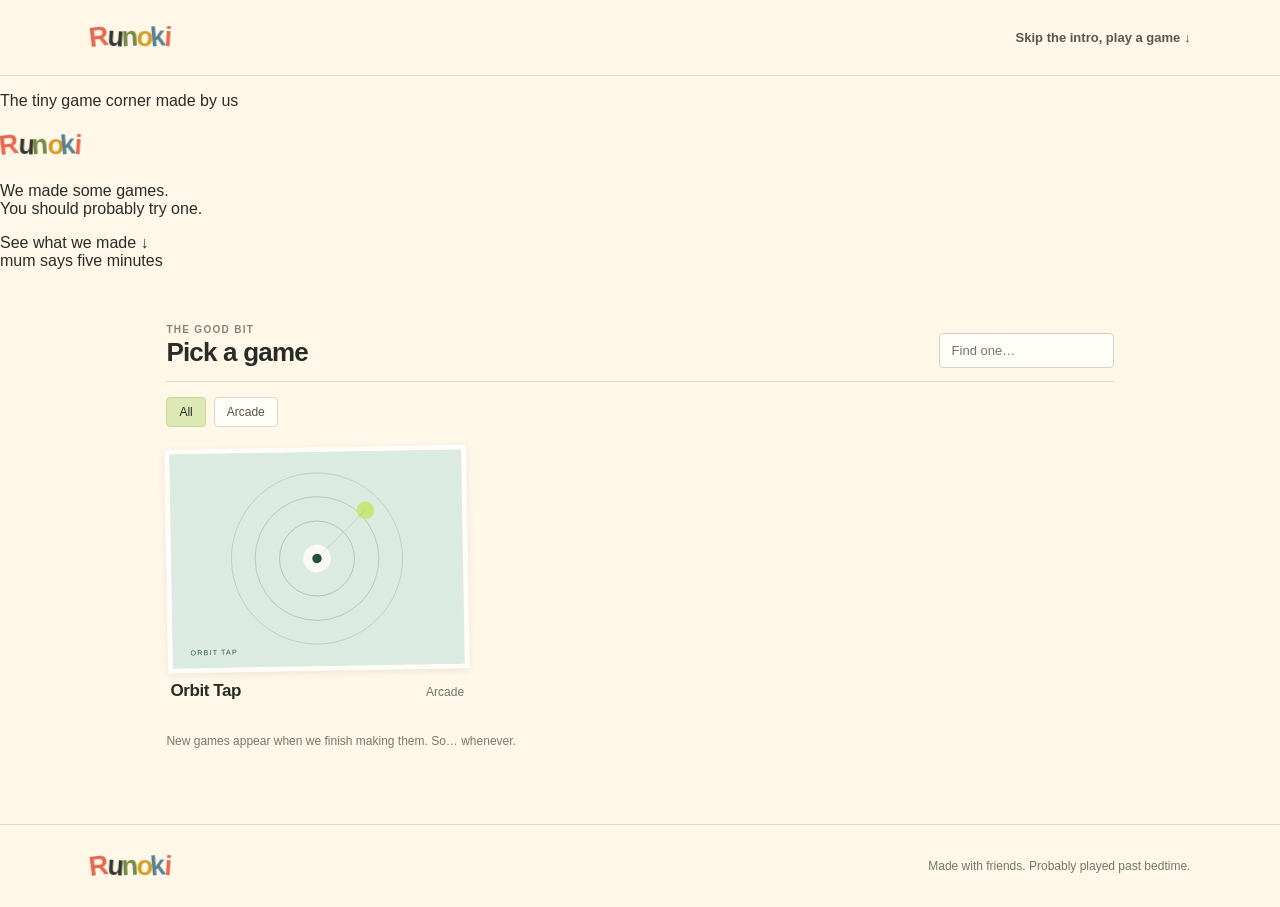
==== commit a0fedbfd: "Add Runoki splash screen with moving game ribbons" ====
--- a/index.html
+++ b/index.html
@@ -15,14 +15,20 @@
     <a class="header-link" href="#games">Skip the intro, play a game ↓</a>
   </header>
   <main>
-    <section class="intro">
-      <div class="intro-copy">
-        <p class="hand-note">The tiny game corner made by us</p>
-        <h1>Hi. We’re<br><span class="intro-name">Runoki</span><span class="title-period">!</span></h1>
-        <p class="intro-line">We made a place for our games.<br>You can play them. That’s the whole plan.</p>
+    <section class="splash" aria-label="Welcome to Runoki">
+      <div class="marquee-stack" aria-hidden="true">
+        <div class="marquee-row marquee-top"><div class="marquee-track" id="marquee-top"></div></div>
+        <div class="marquee-row marquee-middle"><div class="marquee-track" id="marquee-middle"></div></div>
+        <div class="marquee-row marquee-bottom"><div class="marquee-track" id="marquee-bottom"></div></div>
       </div>
-      <div class="scribble" aria-hidden="true"><span>warning:<br>time may<br>disappear</span><i></i></div>
-      <span class="margin-note" aria-hidden="true">mum says<br>five minutes</span>
+      <div class="splash-wash"></div>
+      <div class="splash-copy">
+        <p class="splash-note">The tiny game corner made by us</p>
+        <h1 class="wordmark wordmark-big" aria-label="Runoki"><span>R</span><span>u</span><span>n</span><span>o</span><span>k</span><span>i</span></h1>
+        <p>We made some games.<br>You should probably try one.</p>
+        <a class="splash-button" href="#games">See what we made <span aria-hidden="true">↓</span></a>
+      </div>
+      <span class="splash-side-note" aria-hidden="true">mum says five minutes</span>
     </section>
     <section class="games-section" id="games">
       <div class="list-heading"><div><p class="section-kicker">THE GOOD BIT</p><h2>Pick a game</h2></div><label class="search"><span class="visually-hidden">Search games</span><input id="game-search" type="search" placeholder="Find one…" autocomplete="off"></label></div>
--- a/assets/css/style.css
+++ b/assets/css/style.css
@@ -1,7 +1,9 @@
-:root{--paper:#f7f5ef;--ink:#292b26;--muted:#74766c;--line:#deddd3;--red:#e86d4b;--green:#dce9b4;--yellow:#f2d26b;--body:"Trebuchet MS",Arial,sans-serif}
-*{box-sizing:border-box}html{scroll-behavior:smooth}body{margin:0;background:var(--paper);color:var(--ink);font-family:var(--body);-webkit-font-smoothing:antialiased}a{color:inherit;text-decoration:none}button,input{font:inherit}.site-header{height:74px;padding:0 max(7vw,22px);display:flex;align-items:center;justify-content:space-between;border-bottom:1px solid var(--line)}.wordmark{font-size:24px;font-weight:900;letter-spacing:-1.6px;transform:rotate(-2deg);display:inline-block}.header-link,.back-link{font-size:13px;font-weight:600;color:#55574f}.header-link span{padding-left:5px}.header-link:hover,.back-link:hover{color:var(--red)}
-.intro{min-height:370px;padding:72px max(13vw,28px) 50px;display:flex;align-items:center;justify-content:space-between;position:relative;overflow:hidden;border-bottom:1px solid var(--line)}.intro-copy{position:relative;z-index:1}.hand-note{display:inline-block;font-size:13px;color:#55574f;background:var(--yellow);padding:5px 10px;transform:rotate(-2deg);margin:0 0 12px}.intro h1{font-size:clamp(76px,13vw,150px);line-height:.88;letter-spacing:-9px;margin:0;font-weight:900;transform:rotate(-2deg);transform-origin:left center}.title-period{color:var(--red)}.intro-line{font-size:19px;line-height:1.55;margin:28px 0 0 7px;color:#51534c}.scribble{width:180px;height:180px;margin-right:8%;border:2px solid var(--red);border-radius:48% 52% 44% 56%;display:grid;place-items:center;transform:rotate(8deg);color:#b54e36;font-size:14px;text-align:center;line-height:1.35}.scribble:before{content:"";position:absolute;inset:8px;border:1px solid #e86d4b8a;border-radius:53% 47% 50% 50%}.scribble i{position:absolute;width:29px;height:29px;border-right:2px solid var(--red);border-bottom:2px solid var(--red);bottom:-16px;right:16px;transform:rotate(18deg)}.games-section{padding:53px max(13vw,28px) 82px}.list-heading{display:flex;justify-content:space-between;align-items:center;gap:15px;border-bottom:1px solid var(--line);padding-bottom:13px}.list-heading h2{font-size:22px;letter-spacing:-.6px;margin:0}.search input{width:175px;border:1px solid #d4d2c9;border-radius:3px;background:#fffdf8;padding:9px 12px;font-size:13px;outline:none}.search input:focus{border-color:#8e9871}.category-list{display:flex;gap:8px;flex-wrap:wrap;padding:15px 0 20px}.category-button{border:1px solid #d8d6cc;background:transparent;border-radius:3px;padding:7px 12px;font-size:12px;color:#55574f;cursor:pointer}.category-button:hover,.category-button[aria-pressed="true"]{background:var(--green);border-color:#c8d69e;color:var(--ink)}.game-grid{display:grid;grid-template-columns:repeat(3,minmax(0,1fr));gap:34px 20px}.game-card{min-width:0}.card-link{display:block}.game-art{position:relative;aspect-ratio:1.35;background:#ebe9df;overflow:hidden;border:1px solid #e7e4da}.game-art img{width:100%;height:100%;object-fit:cover;display:block;transition:transform .25s}.card-link:hover .game-art img{transform:scale(1.025)}.card-placeholder{width:100%;height:100%;display:grid;place-items:center;background:var(--green);font-size:14px;color:#55574f}.card-meta{padding:9px 1px 0;display:flex;align-items:baseline;justify-content:space-between;gap:10px}.card-title{font-size:17px;font-weight:700;letter-spacing:-.4px;margin:0}.card-category{font-size:12px;color:var(--muted);margin:0;text-align:right}.empty-state{grid-column:1/-1;padding:36px 0;color:var(--muted);font-size:14px}.site-footer{min-height:83px;border-top:1px solid var(--line);padding:18px max(7vw,22px);display:flex;align-items:center;justify-content:space-between}.site-footer .wordmark{font-size:20px}.site-footer p{font-size:12px;color:var(--muted)}
+:root{--paper:#fff8e8;--ink:#292b26;--muted:#74766c;--line:#ddd8c9;--red:#e7684d;--green:#dce9b4;--yellow:#f3d16f;--blue:#b8d9e7;--body:"Trebuchet MS",Arial,sans-serif}
+*{box-sizing:border-box}html{scroll-behavior:smooth}body{margin:0;background-color:var(--paper);color:var(--ink);font-family:var(--body);-webkit-font-smoothing:antialiased;background-image:radial-gradient(#786f5c15 .65px,transparent .65px);background-size:8px 8px}a{color:inherit;text-decoration:none}button,input{font:inherit}.site-header{height:76px;padding:0 max(7vw,22px);display:flex;align-items:center;justify-content:space-between;border-bottom:1px solid var(--line);background:#fff8e8e8}.brand-link{display:inline-block}.wordmark{display:flex;align-items:center;font-size:27px;font-weight:900;letter-spacing:-2px;line-height:1}.wordmark span{display:inline-block;animation:letter-pop .55s both;transform-origin:50% 80%}.wordmark span:nth-child(1){color:var(--red);transform:rotate(-7deg)}.wordmark span:nth-child(2){color:#34362f;transform:rotate(4deg)}.wordmark span:nth-child(3){color:#738944;transform:rotate(-3deg)}.wordmark span:nth-child(4){color:#d59d25;transform:rotate(5deg)}.wordmark span:nth-child(5){color:#578194;transform:rotate(-5deg)}.wordmark span:nth-child(6){color:var(--red);transform:rotate(4deg)}.wordmark span:nth-child(2){animation-delay:.04s}.wordmark span:nth-child(3){animation-delay:.08s}.wordmark span:nth-child(4){animation-delay:.12s}.wordmark span:nth-child(5){animation-delay:.16s}.wordmark span:nth-child(6){animation-delay:.2s}.brand-link:hover .wordmark span{animation:letter-bounce .45s both}.brand-link:hover .wordmark span:nth-child(2){animation-delay:.04s}.brand-link:hover .wordmark span:nth-child(3){animation-delay:.08s}.brand-link:hover .wordmark span:nth-child(4){animation-delay:.12s}.brand-link:hover .wordmark span:nth-child(5){animation-delay:.16s}.brand-link:hover .wordmark span:nth-child(6){animation-delay:.2s}.header-link,.back-link{font-size:13px;font-weight:700;color:#55574f}.header-link:hover,.back-link:hover{color:var(--red)}
+.intro{min-height:405px;padding:74px max(13vw,28px) 55px;display:flex;align-items:center;justify-content:space-between;position:relative;overflow:hidden;border-bottom:1px solid var(--line);background:linear-gradient(115deg,#fff8e8 0%,#fff8e8 63%,#fff0c8 100%)}.intro-copy{position:relative;z-index:1;animation:fade-up .55s both}.hand-note{display:inline-block;font-size:13px;color:#55574f;background:var(--yellow);padding:5px 10px;transform:rotate(-2deg);margin:0 0 13px}.intro h1{font-size:clamp(54px,8vw,90px);line-height:.95;letter-spacing:-5px;margin:0;font-weight:900}.intro-name{display:inline-block;color:var(--red);font-size:1.18em;letter-spacing:-7px;transform:rotate(-3deg);text-shadow:2px 3px 0 #f3d16f;animation:name-wiggle 5s ease-in-out 1s infinite}.title-period{color:#78914b}.intro-line{font-size:17px;line-height:1.65;margin:22px 0 0 4px;color:#51534c}.scribble{width:166px;height:166px;margin-right:8%;border:2px solid var(--red);border-radius:47% 53% 44% 56%;display:grid;place-items:center;transform:rotate(8deg);color:#b54e36;font-size:14px;text-align:center;line-height:1.4;animation:scribble-float 4s ease-in-out infinite}.scribble:before{content:"";position:absolute;inset:7px;border:1px solid #e86d4b8a;border-radius:53% 47% 50% 50%}.scribble i{position:absolute;width:27px;height:27px;border-right:2px solid var(--red);border-bottom:2px solid var(--red);bottom:-15px;right:14px;transform:rotate(18deg)}.margin-note{position:absolute;right:11%;bottom:24px;font-size:11px;line-height:1.35;color:#77776e;transform:rotate(-8deg)}
+.games-section{padding:54px max(13vw,28px) 76px}.list-heading{display:flex;justify-content:space-between;align-items:end;gap:15px;border-bottom:1px solid var(--line);padding-bottom:13px}.list-heading h2{font-size:26px;letter-spacing:-.8px;margin:2px 0 0}.section-kicker{font-size:10px;font-weight:700;letter-spacing:1.3px;color:#858478;margin:0}.search input{width:175px;border:1px solid #d4d2c9;border-radius:4px;background:#fffdf8;padding:9px 12px;font-size:13px;outline:none}.search input:focus{border-color:#8e9871;box-shadow:0 0 0 3px #dce9b477}.category-list{display:flex;gap:8px;flex-wrap:wrap;padding:15px 0 20px}.category-button{border:1px solid #d8d6cc;background:#fffdf8;border-radius:4px;padding:7px 12px;font-size:12px;color:#55574f;cursor:pointer;transition:transform .16s,background .16s}.category-button:hover{transform:rotate(-2deg) translateY(-2px)}.category-button[aria-pressed="true"]{background:var(--green);border-color:#c8d69e;color:var(--ink)}.game-grid{display:grid;grid-template-columns:repeat(3,minmax(0,1fr));gap:35px 21px}.game-card{min-width:0;animation:card-enter .5s both}.game-card:nth-child(3n + 1) .game-art{transform:rotate(-1deg)}.game-card:nth-child(3n + 2) .game-art{transform:rotate(.65deg)}.game-card:nth-child(3n) .game-art{transform:rotate(-.35deg)}.card-link{display:block}.game-art{position:relative;aspect-ratio:1.35;background:#ebe9df;overflow:hidden;border:5px solid #fffdf8;box-shadow:0 2px 7px #544c361c;transition:transform .22s,box-shadow .22s}.card-link:hover .game-art{transform:rotate(0) translateY(-4px)!important;box-shadow:0 8px 16px #544c3628}.game-art img{width:100%;height:100%;object-fit:cover;display:block;transition:transform .35s}.card-link:hover .game-art img{transform:scale(1.045)}.card-placeholder{width:100%;height:100%;display:grid;place-items:center;background:var(--green);font-size:14px;color:#55574f;text-align:center;line-height:1.5}.card-meta{padding:11px 4px 0;display:flex;align-items:baseline;justify-content:space-between;gap:10px}.card-title{font-size:17px;font-weight:700;letter-spacing:-.4px;margin:0}.card-category{font-size:12px;color:var(--muted);margin:0;text-align:right}.list-footnote{font-size:12px;color:#77776e;margin:33px 0 0}.empty-state{grid-column:1/-1;padding:36px 0;color:var(--muted);font-size:14px}.site-footer{min-height:83px;border-top:1px solid var(--line);padding:18px max(7vw,22px);display:flex;align-items:center;justify-content:space-between;background:#fff8e8}.site-footer p{font-size:12px;color:var(--muted)}
 /* Game page */
-.game-header{height:70px}.detail-main{max-width:1120px;margin:0 auto;padding:38px 5vw 48px}.detail-top{display:flex;justify-content:space-between;align-items:center;margin-bottom:15px}.eyebrow{font-size:13px;color:var(--muted);margin:0 0 7px}.detail-top h1{font-size:clamp(32px,5vw,54px);letter-spacing:-2px;margin:0}.button{border:1px solid var(--ink);border-radius:3px;padding:11px 19px;background:var(--ink);color:#fffdf8;font-size:13px;font-weight:700;cursor:pointer}.button:hover{background:var(--red);border-color:var(--red)}.button-light{background:var(--yellow);border-color:var(--yellow);color:var(--ink)}.button-light:hover{background:#e8c652;border-color:#e8c652}.game-stage{height:min(60vw,590px);min-height:350px;position:relative;background:#eae8df;overflow:hidden;border:1px solid var(--line)}.game-stage iframe{display:none;position:absolute;inset:0 0 42px;width:100%;height:calc(100% - 42px);border:0;background:white}.game-stage.is-playing iframe{display:block}.game-stage.is-playing .stage-placeholder{display:none}.stage-placeholder{position:absolute;inset:0 0 42px;display:flex;flex-direction:column;align-items:center;justify-content:center;gap:15px;color:#686960}.stage-placeholder p{font-size:14px;margin:0}.fullscreen-bar{height:42px;position:absolute;bottom:0;left:0;right:0;display:flex;align-items:center;justify-content:space-between;padding:0 13px;background:#292b26;color:#fffdf8;font-size:12px;z-index:2}.bar-brand{font-size:15px;font-weight:900;letter-spacing:-.6px;transform:rotate(-2deg)}.fullscreen-bar button{border:1px solid #ffffff70;border-radius:3px;background:transparent;color:white;font-size:11px;cursor:pointer;padding:6px 10px}.fullscreen-bar button:hover{background:#ffffff20}.detail-bottom{display:flex;justify-content:space-between;align-items:center;padding-top:13px;gap:15px}.detail-bottom p{font-size:13px;color:#66675f;margin:0;line-height:1.5}.game-tag{font-size:11px;color:var(--muted)}.game-stage:fullscreen{width:100vw;height:100vh;min-height:0;background:#000;border:0}.game-stage:fullscreen iframe{height:calc(100% - 42px)}.game-stage:fullscreen .stage-placeholder{bottom:42px}.game-stage.is-fullscreen-fallback{position:fixed;z-index:1000;inset:0;width:100vw;height:100dvh;min-height:0;border:0}body.runoki-fullscreen{overflow:hidden}
+.game-header{height:70px}.detail-main{max-width:1120px;margin:0 auto;padding:38px 5vw 48px}.detail-top{display:flex;justify-content:space-between;align-items:center;margin-bottom:15px}.eyebrow{font-size:13px;color:var(--muted);margin:0 0 7px}.detail-top h1{font-size:clamp(32px,5vw,54px);letter-spacing:-2px;margin:0}.button{border:1px solid var(--ink);border-radius:4px;padding:11px 19px;background:var(--ink);color:#fffdf8;font-size:13px;font-weight:700;cursor:pointer;transition:transform .15s,background .15s}.button:hover{transform:rotate(-2deg) translateY(-2px);background:var(--red);border-color:var(--red)}.button-light{background:var(--yellow);border-color:var(--yellow);color:var(--ink)}.button-light:hover{background:#e8c652;border-color:#e8c652}.game-stage{height:min(60vw,590px);min-height:350px;position:relative;background:#eae8df;overflow:hidden;border:1px solid var(--line)}.game-stage iframe{display:none;position:absolute;inset:0 0 42px;width:100%;height:calc(100% - 42px);border:0;background:white}.game-stage.is-playing iframe{display:block}.game-stage.is-playing .stage-placeholder{display:none}.stage-placeholder{position:absolute;inset:0 0 42px;display:flex;flex-direction:column;align-items:center;justify-content:center;gap:15px;color:#686960}.stage-placeholder p{font-size:14px;margin:0}.fullscreen-bar{height:42px;position:absolute;bottom:0;left:0;right:0;display:flex;align-items:center;justify-content:space-between;padding:0 13px;background:#292b26;color:#fffdf8;font-size:12px;z-index:2}.bar-brand .wordmark{font-size:17px;letter-spacing:-1.4px}.bar-brand .wordmark span{color:#fff8e8!important;text-shadow:0 0 0 transparent}.bar-brand .wordmark span:nth-child(1){color:#ff987d!important}.bar-brand .wordmark span:nth-child(3){color:#c7dd91!important}.bar-brand .wordmark span:nth-child(4){color:#f3d16f!important}.bar-brand .wordmark span:nth-child(5){color:#a8d6e9!important}.fullscreen-bar button{border:1px solid #ffffff70;border-radius:4px;background:transparent;color:white;font-size:11px;cursor:pointer;padding:6px 10px}.fullscreen-bar button:hover{background:#ffffff20}.detail-bottom{display:flex;justify-content:space-between;align-items:center;padding-top:13px;gap:15px}.detail-bottom p{font-size:13px;color:#66675f;margin:0;line-height:1.5}.game-tag{font-size:11px;color:var(--muted)}.game-stage:fullscreen{width:100vw;height:100vh;min-height:0;background:#000;border:0}.game-stage:fullscreen iframe{height:calc(100% - 42px)}.game-stage:fullscreen .stage-placeholder{bottom:42px}.game-stage.is-fullscreen-fallback{position:fixed;z-index:1000;inset:0;width:100vw;height:100dvh;min-height:0;border:0}body.runoki-fullscreen{overflow:hidden}
 .visually-hidden{position:absolute;width:1px;height:1px;padding:0;margin:-1px;overflow:hidden;clip:rect(0,0,0,0);white-space:nowrap;border:0}
-@media(max-width:850px){.intro{padding-left:9vw;padding-right:8vw}.scribble{margin-right:2%}.games-section{padding-left:9vw;padding-right:9vw}.game-grid{grid-template-columns:repeat(2,minmax(0,1fr))}}@media(max-width:600px){.site-header{height:65px;padding:0 20px}.wordmark{font-size:22px}.intro{min-height:340px;padding:55px 23px 42px;align-items:flex-start}.intro h1{font-size:clamp(72px,20vw,112px);letter-spacing:-7px}.intro-line{font-size:17px;margin-top:22px}.scribble{position:absolute;width:105px;height:105px;right:20px;bottom:25px;margin:0;font-size:10px}.scribble:before{inset:5px}.scribble i{width:19px;height:19px;bottom:-11px;right:10px}.games-section{padding:38px 20px 60px}.list-heading h2{font-size:20px}.search input{width:135px}.game-grid{gap:24px 12px}.game-art{aspect-ratio:1.08}.card-meta{display:block}.card-title{font-size:15px}.card-category{text-align:left;margin-top:5px;font-size:11px}.site-footer{padding:16px 20px;align-items:flex-start;gap:10px}.site-footer p{max-width:190px;text-align:right;margin:4px 0 0;font-size:11px}.detail-main{padding:29px 13px 36px}.detail-top h1{font-size:32px}.play-button{padding:10px 14px}.game-stage{height:68svh;min-height:330px}.detail-bottom{align-items:flex-start}.game-tag{text-align:right;white-space:nowrap}.fullscreen-bar{padding:0 9px}.game-stage:fullscreen iframe{height:calc(100% - 42px)}}@media(max-width:370px){.search input{width:115px}.category-list{gap:6px}.category-button{padding:7px 9px}.game-grid{gap:20px 9px}.card-title{font-size:14px}}@media(prefers-reduced-motion:reduce){*,*::before,*::after{scroll-behavior:auto!important;transition:none!important;animation:none!important}}+@keyframes letter-pop{0%{opacity:0;transform:translateY(7px) rotate(0)}100%{opacity:1}}@keyframes letter-bounce{0%,100%{translate:0 0}45%{translate:0 -7px;rotate:8deg}}@keyframes fade-up{from{opacity:0;translate:0 12px}to{opacity:1;translate:0 0}}@keyframes name-wiggle{0%,82%,100%{rotate:-3deg}86%{rotate:1deg}90%{rotate:-5deg}94%{rotate:0deg}}@keyframes scribble-float{0%,100%{translate:0 0;rotate:8deg}50%{translate:0 -6px;rotate:5deg}}@keyframes card-enter{from{opacity:0;translate:0 10px}to{opacity:1;translate:0 0}}
+@media(max-width:850px){.intro{padding-left:9vw;padding-right:8vw}.scribble{margin-right:2%}.games-section{padding-left:9vw;padding-right:9vw}.game-grid{grid-template-columns:repeat(2,minmax(0,1fr))}}@media(max-width:600px){.site-header{height:65px;padding:0 20px}.wordmark{font-size:25px}.header-link{font-size:11px}.intro{min-height:355px;padding:56px 23px 45px;align-items:flex-start}.intro h1{font-size:clamp(50px,14vw,72px);letter-spacing:-3px}.intro-name{letter-spacing:-4px}.intro-line{font-size:15px;margin-top:18px}.scribble{position:absolute;width:104px;height:104px;right:20px;bottom:28px;margin:0;font-size:10px}.scribble:before{inset:5px}.scribble i{width:19px;height:19px;bottom:-11px;right:10px}.margin-note{right:auto;left:26px;bottom:19px;font-size:9px}.games-section{padding:38px 20px 58px}.list-heading h2{font-size:23px}.search input{width:132px}.game-grid{gap:25px 12px}.game-art{aspect-ratio:1.05;border-width:4px}.card-meta{display:block;padding:9px 3px 0}.card-title{font-size:15px}.card-category{text-align:left;margin-top:5px;font-size:11px}.site-footer{padding:15px 20px;align-items:flex-start;gap:10px}.site-footer p{max-width:180px;text-align:right;margin:4px 0 0;font-size:11px}.detail-main{padding:29px 13px 36px}.detail-top h1{font-size:32px}.play-button{padding:10px 14px}.game-stage{height:68svh;min-height:330px}.detail-bottom{align-items:flex-start}.game-tag{text-align:right;white-space:nowrap}.fullscreen-bar{padding:0 9px}.bar-brand .wordmark{font-size:15px}.game-stage:fullscreen iframe{height:calc(100% - 42px)}}@media(max-width:370px){.header-link{font-size:10px}.search input{width:112px}.category-list{gap:6px}.category-button{padding:7px 9px}.game-grid{gap:21px 9px}.card-title{font-size:14px}}@media(prefers-reduced-motion:reduce){*,*::before,*::after{scroll-behavior:auto!important;transition:none!important;animation:none!important}}
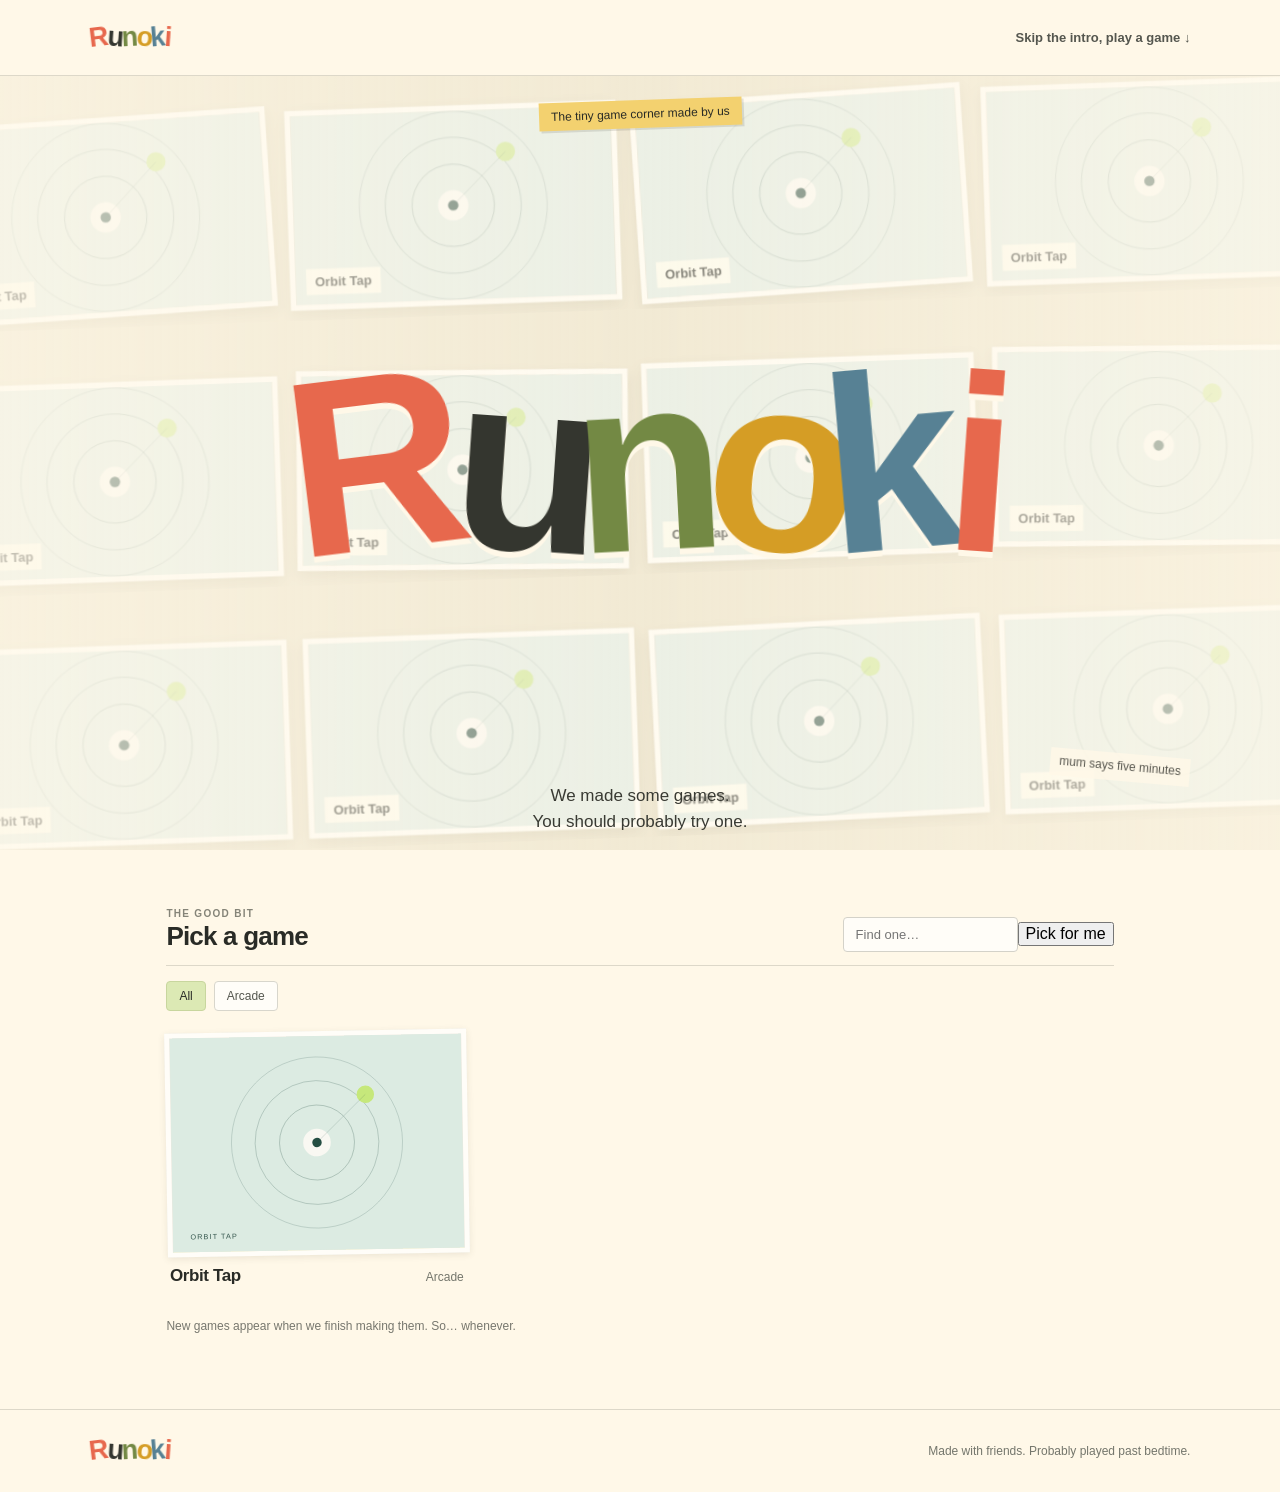
==== commit 24252412: "Keep ribbons moving and add a game picker" ====
--- a/index.html
+++ b/index.html
@@ -31,7 +31,7 @@
       <span class="splash-side-note" aria-hidden="true">mum says five minutes</span>
     </section>
     <section class="games-section" id="games">
-      <div class="list-heading"><div><p class="section-kicker">THE GOOD BIT</p><h2>Pick a game</h2></div><label class="search"><span class="visually-hidden">Search games</span><input id="game-search" type="search" placeholder="Find one…" autocomplete="off"></label></div>
+      <div class="list-heading"><div><p class="section-kicker">THE GOOD BIT</p><h2>Pick a game</h2></div><div class="list-tools"><label class="search"><span class="visually-hidden">Search games</span><input id="game-search" type="search" placeholder="Find one…" autocomplete="off"></label><button class="surprise-button" id="surprise-button" type="button">Pick for me</button></div></div>
       <nav class="category-list" id="category-list" aria-label="Filter games by category"></nav>
       <div class="game-grid" id="game-grid" aria-live="polite"></div>
       <p class="list-footnote">New games appear when we finish making them. So… whenever.</p>
--- a/assets/css/style.css
+++ b/assets/css/style.css
@@ -1,9 +1,11 @@
 :root{--paper:#fff8e8;--ink:#292b26;--muted:#74766c;--line:#ddd8c9;--red:#e7684d;--green:#dce9b4;--yellow:#f3d16f;--blue:#b8d9e7;--body:"Trebuchet MS",Arial,sans-serif}
-*{box-sizing:border-box}html{scroll-behavior:smooth}body{margin:0;background-color:var(--paper);color:var(--ink);font-family:var(--body);-webkit-font-smoothing:antialiased;background-image:radial-gradient(#786f5c15 .65px,transparent .65px);background-size:8px 8px}a{color:inherit;text-decoration:none}button,input{font:inherit}.site-header{height:76px;padding:0 max(7vw,22px);display:flex;align-items:center;justify-content:space-between;border-bottom:1px solid var(--line);background:#fff8e8e8}.brand-link{display:inline-block}.wordmark{display:flex;align-items:center;font-size:27px;font-weight:900;letter-spacing:-2px;line-height:1}.wordmark span{display:inline-block;animation:letter-pop .55s both;transform-origin:50% 80%}.wordmark span:nth-child(1){color:var(--red);transform:rotate(-7deg)}.wordmark span:nth-child(2){color:#34362f;transform:rotate(4deg)}.wordmark span:nth-child(3){color:#738944;transform:rotate(-3deg)}.wordmark span:nth-child(4){color:#d59d25;transform:rotate(5deg)}.wordmark span:nth-child(5){color:#578194;transform:rotate(-5deg)}.wordmark span:nth-child(6){color:var(--red);transform:rotate(4deg)}.wordmark span:nth-child(2){animation-delay:.04s}.wordmark span:nth-child(3){animation-delay:.08s}.wordmark span:nth-child(4){animation-delay:.12s}.wordmark span:nth-child(5){animation-delay:.16s}.wordmark span:nth-child(6){animation-delay:.2s}.brand-link:hover .wordmark span{animation:letter-bounce .45s both}.brand-link:hover .wordmark span:nth-child(2){animation-delay:.04s}.brand-link:hover .wordmark span:nth-child(3){animation-delay:.08s}.brand-link:hover .wordmark span:nth-child(4){animation-delay:.12s}.brand-link:hover .wordmark span:nth-child(5){animation-delay:.16s}.brand-link:hover .wordmark span:nth-child(6){animation-delay:.2s}.header-link,.back-link{font-size:13px;font-weight:700;color:#55574f}.header-link:hover,.back-link:hover{color:var(--red)}
-.intro{min-height:405px;padding:74px max(13vw,28px) 55px;display:flex;align-items:center;justify-content:space-between;position:relative;overflow:hidden;border-bottom:1px solid var(--line);background:linear-gradient(115deg,#fff8e8 0%,#fff8e8 63%,#fff0c8 100%)}.intro-copy{position:relative;z-index:1;animation:fade-up .55s both}.hand-note{display:inline-block;font-size:13px;color:#55574f;background:var(--yellow);padding:5px 10px;transform:rotate(-2deg);margin:0 0 13px}.intro h1{font-size:clamp(54px,8vw,90px);line-height:.95;letter-spacing:-5px;margin:0;font-weight:900}.intro-name{display:inline-block;color:var(--red);font-size:1.18em;letter-spacing:-7px;transform:rotate(-3deg);text-shadow:2px 3px 0 #f3d16f;animation:name-wiggle 5s ease-in-out 1s infinite}.title-period{color:#78914b}.intro-line{font-size:17px;line-height:1.65;margin:22px 0 0 4px;color:#51534c}.scribble{width:166px;height:166px;margin-right:8%;border:2px solid var(--red);border-radius:47% 53% 44% 56%;display:grid;place-items:center;transform:rotate(8deg);color:#b54e36;font-size:14px;text-align:center;line-height:1.4;animation:scribble-float 4s ease-in-out infinite}.scribble:before{content:"";position:absolute;inset:7px;border:1px solid #e86d4b8a;border-radius:53% 47% 50% 50%}.scribble i{position:absolute;width:27px;height:27px;border-right:2px solid var(--red);border-bottom:2px solid var(--red);bottom:-15px;right:14px;transform:rotate(18deg)}.margin-note{position:absolute;right:11%;bottom:24px;font-size:11px;line-height:1.35;color:#77776e;transform:rotate(-8deg)}
-.games-section{padding:54px max(13vw,28px) 76px}.list-heading{display:flex;justify-content:space-between;align-items:end;gap:15px;border-bottom:1px solid var(--line);padding-bottom:13px}.list-heading h2{font-size:26px;letter-spacing:-.8px;margin:2px 0 0}.section-kicker{font-size:10px;font-weight:700;letter-spacing:1.3px;color:#858478;margin:0}.search input{width:175px;border:1px solid #d4d2c9;border-radius:4px;background:#fffdf8;padding:9px 12px;font-size:13px;outline:none}.search input:focus{border-color:#8e9871;box-shadow:0 0 0 3px #dce9b477}.category-list{display:flex;gap:8px;flex-wrap:wrap;padding:15px 0 20px}.category-button{border:1px solid #d8d6cc;background:#fffdf8;border-radius:4px;padding:7px 12px;font-size:12px;color:#55574f;cursor:pointer;transition:transform .16s,background .16s}.category-button:hover{transform:rotate(-2deg) translateY(-2px)}.category-button[aria-pressed="true"]{background:var(--green);border-color:#c8d69e;color:var(--ink)}.game-grid{display:grid;grid-template-columns:repeat(3,minmax(0,1fr));gap:35px 21px}.game-card{min-width:0;animation:card-enter .5s both}.game-card:nth-child(3n + 1) .game-art{transform:rotate(-1deg)}.game-card:nth-child(3n + 2) .game-art{transform:rotate(.65deg)}.game-card:nth-child(3n) .game-art{transform:rotate(-.35deg)}.card-link{display:block}.game-art{position:relative;aspect-ratio:1.35;background:#ebe9df;overflow:hidden;border:5px solid #fffdf8;box-shadow:0 2px 7px #544c361c;transition:transform .22s,box-shadow .22s}.card-link:hover .game-art{transform:rotate(0) translateY(-4px)!important;box-shadow:0 8px 16px #544c3628}.game-art img{width:100%;height:100%;object-fit:cover;display:block;transition:transform .35s}.card-link:hover .game-art img{transform:scale(1.045)}.card-placeholder{width:100%;height:100%;display:grid;place-items:center;background:var(--green);font-size:14px;color:#55574f;text-align:center;line-height:1.5}.card-meta{padding:11px 4px 0;display:flex;align-items:baseline;justify-content:space-between;gap:10px}.card-title{font-size:17px;font-weight:700;letter-spacing:-.4px;margin:0}.card-category{font-size:12px;color:var(--muted);margin:0;text-align:right}.list-footnote{font-size:12px;color:#77776e;margin:33px 0 0}.empty-state{grid-column:1/-1;padding:36px 0;color:var(--muted);font-size:14px}.site-footer{min-height:83px;border-top:1px solid var(--line);padding:18px max(7vw,22px);display:flex;align-items:center;justify-content:space-between;background:#fff8e8}.site-footer p{font-size:12px;color:var(--muted)}
+*{box-sizing:border-box}html{scroll-behavior:smooth}body{margin:0;background-color:var(--paper);color:var(--ink);font-family:var(--body);-webkit-font-smoothing:antialiased;background-image:radial-gradient(#786f5c15 .65px,transparent .65px);background-size:8px 8px}a{color:inherit;text-decoration:none}button,input{font:inherit}
+.site-header{height:76px;padding:0 max(7vw,22px);display:flex;align-items:center;justify-content:space-between;border-bottom:1px solid var(--line);background:#fff8e8e8;position:relative;z-index:4}.brand-link{display:inline-block}.wordmark{display:flex;align-items:center;font-size:27px;font-weight:900;letter-spacing:-2px;line-height:1}.wordmark span{display:inline-block;transform-origin:50% 80%;animation:letter-pop .7s both}.wordmark span:nth-child(1){color:var(--red);rotate:-7deg}.wordmark span:nth-child(2){color:#34362f;rotate:4deg}.wordmark span:nth-child(3){color:#738944;rotate:-3deg}.wordmark span:nth-child(4){color:#d59d25;rotate:5deg}.wordmark span:nth-child(5){color:#578194;rotate:-5deg}.wordmark span:nth-child(6){color:var(--red);rotate:4deg}.wordmark span:nth-child(2){animation-delay:.05s}.wordmark span:nth-child(3){animation-delay:.1s}.wordmark span:nth-child(4){animation-delay:.15s}.wordmark span:nth-child(5){animation-delay:.2s}.wordmark span:nth-child(6){animation-delay:.25s}.brand-link:hover .wordmark span{animation:letter-bounce .55s both}.brand-link:hover .wordmark span:nth-child(2){animation-delay:.04s}.brand-link:hover .wordmark span:nth-child(3){animation-delay:.08s}.brand-link:hover .wordmark span:nth-child(4){animation-delay:.12s}.brand-link:hover .wordmark span:nth-child(5){animation-delay:.16s}.brand-link:hover .wordmark span:nth-child(6){animation-delay:.2s}.header-link,.back-link{font-size:13px;font-weight:700;color:#55574f;transition:color .2s,transform .2s}.header-link:hover,.back-link:hover{color:var(--red);transform:translateY(-2px)}
+/* Big hello + the three slow game ribbons */
+.splash{height:min(86vh,790px);min-height:570px;position:relative;isolation:isolate;overflow:hidden;background:#e9e0c6;display:grid;place-items:center}.marquee-stack,.splash-wash{position:absolute;inset:0}.marquee-stack{display:flex;flex-direction:column;justify-content:space-evenly;overflow:hidden;transform:rotate(-2deg) scale(1.08)}.marquee-row{width:100%;overflow:hidden;padding:9px 0;position:relative}.marquee-track{display:flex;width:max-content;will-change:transform}.marquee-segment{display:flex;gap:15px;padding-right:15px;width:max-content}.marquee-tile{position:relative;display:block;width:clamp(190px,24vw,310px);height:clamp(116px,15vw,185px);overflow:hidden;border:5px solid #fffdf7;box-shadow:0 5px 13px #3e38231f;background:#dedaca;flex:none}.marquee-tile img{width:100%;height:100%;object-fit:cover;display:block;filter:saturate(.82)}.marquee-tile span{position:absolute;left:10px;bottom:9px;padding:5px 8px;background:#fffdf0e8;font-size:12px;font-weight:700}.marquee-top .marquee-track,.marquee-bottom .marquee-track{animation:drift-right 96s linear infinite}.marquee-middle .marquee-track{animation:drift-left 112s linear infinite}.marquee-top .marquee-tile:nth-child(odd){rotate:-2deg}.marquee-middle .marquee-tile:nth-child(even){rotate:1.5deg}.marquee-bottom .marquee-tile:nth-child(3n){rotate:-1deg}.splash:hover .marquee-track{animation-play-state:paused}.splash-wash{background:linear-gradient(90deg,#fff8e8b8,#fff8e86b 50%,#fff8e8b8);z-index:1}.splash-copy{position:relative;z-index:2;text-align:center;padding:24px 20px;animation:splash-arrive .95s cubic-bezier(.2,.8,.2,1) both}.splash-note{display:inline-block;margin:0 0 15px;padding:7px 12px;background:var(--yellow);font-size:12px;rotate:-2deg;box-shadow:2px 2px 0 #292b2620}.wordmark-big{font-size:clamp(104px,20vw,250px);letter-spacing:-.105em;justify-content:center;line-height:.9;filter:drop-shadow(0 6px 0 #fff8e8)}.wordmark-big span{animation:giant-letter-in .8s cubic-bezier(.18,.8,.22,1) both}.wordmark-big span:nth-child(1){animation-delay:.08s}.wordmark-big span:nth-child(2){animation-delay:.16s}.wordmark-big span:nth-child(3){animation-delay:.24s}.wordmark-big span:nth-child(4){animation-delay:.32s}.wordmark-big span:nth-child(5){animation-delay:.40s}.wordmark-big span:nth-child(6){animation-delay:.48s}.splash-copy>p:not(.splash-note){font-size:17px;line-height:1.5;margin:22px 0 17px;color:#393a33}.splash-button{display:inline-flex;gap:17px;align-items:center;padding:11px 15px;border:1px solid var(--ink);background:var(--paper);font-size:13px;font-weight:700;box-shadow:3px 3px 0 var(--ink);transition:transform .18s,box-shadow .18s,background .18s}.splash-button:hover{transform:translate(3px,3px) rotate(-1deg);box-shadow:0 0 0 var(--ink);background:var(--green)}.splash-button span{font-size:17px;animation:arrow-nudge 1.6s ease-in-out infinite}.splash-side-note{position:absolute;z-index:2;right:7%;bottom:9%;font-size:12px;line-height:1.3;color:#57564e;rotate:5deg;background:#fff8e8cc;padding:6px 9px}
+.games-section{padding:58px max(13vw,28px) 76px}.list-heading{display:flex;justify-content:space-between;align-items:end;gap:15px;border-bottom:1px solid var(--line);padding-bottom:13px}.list-heading h2{font-size:26px;letter-spacing:-.8px;margin:2px 0 0}.section-kicker{font-size:10px;font-weight:700;letter-spacing:1.3px;color:#858478;margin:0}.search input{width:175px;border:1px solid #d4d2c9;border-radius:4px;background:#fffdf8;padding:9px 12px;font-size:13px;outline:none;transition:box-shadow .2s,border-color .2s,transform .2s}.search input:focus{border-color:#8e9871;box-shadow:0 0 0 3px #dce9b477;transform:rotate(-1deg)}.category-list{display:flex;gap:8px;flex-wrap:wrap;padding:15px 0 20px}.category-button{border:1px solid #d8d6cc;background:#fffdf8;border-radius:4px;padding:7px 12px;font-size:12px;color:#55574f;cursor:pointer;transition:transform .17s,background .17s,box-shadow .17s}.category-button:hover{transform:rotate(-2deg) translateY(-2px);box-shadow:2px 3px 0 #292b2620}.category-button[aria-pressed="true"]{background:var(--green);border-color:#c8d69e;color:var(--ink)}.game-grid{display:grid;grid-template-columns:repeat(3,minmax(0,1fr));gap:35px 21px}.game-card{min-width:0;animation:card-enter .55s cubic-bezier(.2,.7,.2,1) both;animation-delay:var(--card-delay,0ms)}.game-card:nth-child(3n + 1) .game-art{transform:rotate(-1deg)}.game-card:nth-child(3n + 2) .game-art{transform:rotate(.65deg)}.game-card:nth-child(3n) .game-art{transform:rotate(-.35deg)}.card-link{display:block}.game-art{position:relative;aspect-ratio:1.35;background:#ebe9df;overflow:hidden;border:5px solid #fffdf8;box-shadow:0 2px 7px #544c361c;transition:transform .25s,box-shadow .25s}.card-link:hover .game-art{transform:rotate(0) translateY(-5px)!important;box-shadow:0 9px 18px #544c3633}.game-art img{width:100%;height:100%;object-fit:cover;display:block;transition:transform .45s cubic-bezier(.2,.8,.2,1),filter .3s}.card-link:hover .game-art img{transform:scale(1.065);filter:saturate(1.12)}.card-placeholder{width:100%;height:100%;display:grid;place-items:center;background:var(--green);font-size:14px;color:#55574f;text-align:center;line-height:1.5}.card-meta{padding:11px 4px 0;display:flex;align-items:baseline;justify-content:space-between;gap:10px;transition:translate .2s}.card-link:hover .card-meta{translate:3px 0}.card-title{font-size:17px;font-weight:700;letter-spacing:-.4px;margin:0}.card-category{font-size:12px;color:var(--muted);margin:0;text-align:right}.list-footnote{font-size:12px;color:#77776e;margin:33px 0 0}.empty-state{grid-column:1/-1;padding:36px 0;color:var(--muted);font-size:14px}.site-footer{min-height:83px;border-top:1px solid var(--line);padding:18px max(7vw,22px);display:flex;align-items:center;justify-content:space-between;background:#fff8e8}.site-footer p{font-size:12px;color:var(--muted)}
 /* Game page */
-.game-header{height:70px}.detail-main{max-width:1120px;margin:0 auto;padding:38px 5vw 48px}.detail-top{display:flex;justify-content:space-between;align-items:center;margin-bottom:15px}.eyebrow{font-size:13px;color:var(--muted);margin:0 0 7px}.detail-top h1{font-size:clamp(32px,5vw,54px);letter-spacing:-2px;margin:0}.button{border:1px solid var(--ink);border-radius:4px;padding:11px 19px;background:var(--ink);color:#fffdf8;font-size:13px;font-weight:700;cursor:pointer;transition:transform .15s,background .15s}.button:hover{transform:rotate(-2deg) translateY(-2px);background:var(--red);border-color:var(--red)}.button-light{background:var(--yellow);border-color:var(--yellow);color:var(--ink)}.button-light:hover{background:#e8c652;border-color:#e8c652}.game-stage{height:min(60vw,590px);min-height:350px;position:relative;background:#eae8df;overflow:hidden;border:1px solid var(--line)}.game-stage iframe{display:none;position:absolute;inset:0 0 42px;width:100%;height:calc(100% - 42px);border:0;background:white}.game-stage.is-playing iframe{display:block}.game-stage.is-playing .stage-placeholder{display:none}.stage-placeholder{position:absolute;inset:0 0 42px;display:flex;flex-direction:column;align-items:center;justify-content:center;gap:15px;color:#686960}.stage-placeholder p{font-size:14px;margin:0}.fullscreen-bar{height:42px;position:absolute;bottom:0;left:0;right:0;display:flex;align-items:center;justify-content:space-between;padding:0 13px;background:#292b26;color:#fffdf8;font-size:12px;z-index:2}.bar-brand .wordmark{font-size:17px;letter-spacing:-1.4px}.bar-brand .wordmark span{color:#fff8e8!important;text-shadow:0 0 0 transparent}.bar-brand .wordmark span:nth-child(1){color:#ff987d!important}.bar-brand .wordmark span:nth-child(3){color:#c7dd91!important}.bar-brand .wordmark span:nth-child(4){color:#f3d16f!important}.bar-brand .wordmark span:nth-child(5){color:#a8d6e9!important}.fullscreen-bar button{border:1px solid #ffffff70;border-radius:4px;background:transparent;color:white;font-size:11px;cursor:pointer;padding:6px 10px}.fullscreen-bar button:hover{background:#ffffff20}.detail-bottom{display:flex;justify-content:space-between;align-items:center;padding-top:13px;gap:15px}.detail-bottom p{font-size:13px;color:#66675f;margin:0;line-height:1.5}.game-tag{font-size:11px;color:var(--muted)}.game-stage:fullscreen{width:100vw;height:100vh;min-height:0;background:#000;border:0}.game-stage:fullscreen iframe{height:calc(100% - 42px)}.game-stage:fullscreen .stage-placeholder{bottom:42px}.game-stage.is-fullscreen-fallback{position:fixed;z-index:1000;inset:0;width:100vw;height:100dvh;min-height:0;border:0}body.runoki-fullscreen{overflow:hidden}
+.game-header{height:70px}.detail-main{max-width:1120px;margin:0 auto;padding:38px 5vw 48px}.detail-top{display:flex;justify-content:space-between;align-items:center;margin-bottom:15px;animation:fade-side .55s both}.eyebrow{font-size:13px;color:var(--muted);margin:0 0 7px}.detail-top h1{font-size:clamp(32px,5vw,54px);letter-spacing:-2px;margin:0}.button{border:1px solid var(--ink);border-radius:4px;padding:11px 19px;background:var(--ink);color:#fffdf8;font-size:13px;font-weight:700;cursor:pointer;transition:transform .16s,background .16s,box-shadow .16s;box-shadow:3px 3px 0 #292b2630}.button:hover{transform:translate(2px,2px) rotate(-2deg);box-shadow:0 0 0 #292b2630;background:var(--red);border-color:var(--red)}.play-button:not(:hover){animation:button-breathe 3.2s ease-in-out infinite}.button-light{background:var(--yellow);border-color:var(--yellow);color:var(--ink)}.button-light:hover{background:#e8c652;border-color:#e8c652}.game-stage{height:min(60vw,590px);min-height:350px;position:relative;background:#eae8df;overflow:hidden;border:1px solid var(--line);animation:stage-enter .65s .08s both}.game-stage iframe{display:none;position:absolute;inset:0 0 42px;width:100%;height:calc(100% - 42px);border:0;background:white}.game-stage.is-playing iframe{display:block}.game-stage.is-playing .stage-placeholder{display:none}.stage-placeholder{position:absolute;inset:0 0 42px;display:flex;flex-direction:column;align-items:center;justify-content:center;gap:15px;color:#686960}.stage-placeholder p{font-size:14px;margin:0;animation:float-note 3s ease-in-out infinite}.fullscreen-bar{height:42px;position:absolute;bottom:0;left:0;right:0;display:flex;align-items:center;justify-content:space-between;padding:0 13px;background:#292b26;color:#fffdf8;font-size:12px;z-index:2}.bar-brand .wordmark{font-size:17px;letter-spacing:-1.4px}.bar-brand .wordmark span{color:#fff8e8!important}.bar-brand .wordmark span:nth-child(1){color:#ff987d!important}.bar-brand .wordmark span:nth-child(3){color:#c7dd91!important}.bar-brand .wordmark span:nth-child(4){color:#f3d16f!important}.bar-brand .wordmark span:nth-child(5){color:#a8d6e9!important}.fullscreen-bar button{border:1px solid #ffffff70;border-radius:4px;background:transparent;color:white;font-size:11px;cursor:pointer;padding:6px 10px;transition:background .2s,transform .2s}.fullscreen-bar button:hover{background:#ffffff20;transform:rotate(-2deg)}.detail-bottom{display:flex;justify-content:space-between;align-items:center;padding-top:13px;gap:15px;animation:fade-up .55s .18s both}.detail-bottom p{font-size:13px;color:#66675f;margin:0;line-height:1.5}.game-tag{font-size:11px;color:var(--muted)}.game-stage:fullscreen{width:100vw;height:100vh;min-height:0;background:#000;border:0}.game-stage:fullscreen iframe{height:calc(100% - 42px)}.game-stage:fullscreen .stage-placeholder{bottom:42px}.game-stage.is-fullscreen-fallback{position:fixed;z-index:1000;inset:0;width:100vw;height:100dvh;min-height:0;border:0}body.runoki-fullscreen{overflow:hidden}
 .visually-hidden{position:absolute;width:1px;height:1px;padding:0;margin:-1px;overflow:hidden;clip:rect(0,0,0,0);white-space:nowrap;border:0}
-@keyframes letter-pop{0%{opacity:0;transform:translateY(7px) rotate(0)}100%{opacity:1}}@keyframes letter-bounce{0%,100%{translate:0 0}45%{translate:0 -7px;rotate:8deg}}@keyframes fade-up{from{opacity:0;translate:0 12px}to{opacity:1;translate:0 0}}@keyframes name-wiggle{0%,82%,100%{rotate:-3deg}86%{rotate:1deg}90%{rotate:-5deg}94%{rotate:0deg}}@keyframes scribble-float{0%,100%{translate:0 0;rotate:8deg}50%{translate:0 -6px;rotate:5deg}}@keyframes card-enter{from{opacity:0;translate:0 10px}to{opacity:1;translate:0 0}}
-@media(max-width:850px){.intro{padding-left:9vw;padding-right:8vw}.scribble{margin-right:2%}.games-section{padding-left:9vw;padding-right:9vw}.game-grid{grid-template-columns:repeat(2,minmax(0,1fr))}}@media(max-width:600px){.site-header{height:65px;padding:0 20px}.wordmark{font-size:25px}.header-link{font-size:11px}.intro{min-height:355px;padding:56px 23px 45px;align-items:flex-start}.intro h1{font-size:clamp(50px,14vw,72px);letter-spacing:-3px}.intro-name{letter-spacing:-4px}.intro-line{font-size:15px;margin-top:18px}.scribble{position:absolute;width:104px;height:104px;right:20px;bottom:28px;margin:0;font-size:10px}.scribble:before{inset:5px}.scribble i{width:19px;height:19px;bottom:-11px;right:10px}.margin-note{right:auto;left:26px;bottom:19px;font-size:9px}.games-section{padding:38px 20px 58px}.list-heading h2{font-size:23px}.search input{width:132px}.game-grid{gap:25px 12px}.game-art{aspect-ratio:1.05;border-width:4px}.card-meta{display:block;padding:9px 3px 0}.card-title{font-size:15px}.card-category{text-align:left;margin-top:5px;font-size:11px}.site-footer{padding:15px 20px;align-items:flex-start;gap:10px}.site-footer p{max-width:180px;text-align:right;margin:4px 0 0;font-size:11px}.detail-main{padding:29px 13px 36px}.detail-top h1{font-size:32px}.play-button{padding:10px 14px}.game-stage{height:68svh;min-height:330px}.detail-bottom{align-items:flex-start}.game-tag{text-align:right;white-space:nowrap}.fullscreen-bar{padding:0 9px}.bar-brand .wordmark{font-size:15px}.game-stage:fullscreen iframe{height:calc(100% - 42px)}}@media(max-width:370px){.header-link{font-size:10px}.search input{width:112px}.category-list{gap:6px}.category-button{padding:7px 9px}.game-grid{gap:21px 9px}.card-title{font-size:14px}}@media(prefers-reduced-motion:reduce){*,*::before,*::after{scroll-behavior:auto!important;transition:none!important;animation:none!important}}+@keyframes drift-right{from{transform:translateX(-50%)}to{transform:translateX(0)}}@keyframes drift-left{from{transform:translateX(0)}to{transform:translateX(-50%)}}@keyframes letter-pop{0%{opacity:0;translate:0 14px;rotate:0}75%{opacity:1;translate:0 -3px}100%{opacity:1}}@keyframes letter-bounce{0%,100%{translate:0 0;rotate:0}45%{translate:0 -8px;rotate:8deg}}@keyframes giant-letter-in{0%{opacity:0;translate:0 50px;rotate:-15deg;scale:.75}70%{opacity:1;translate:0 -9px;rotate:4deg;scale:1.03}100%{opacity:1;translate:0 0;scale:1}}@keyframes splash-arrive{from{opacity:0;translate:0 15px}to{opacity:1;translate:0 0}}@keyframes arrow-nudge{0%,100%{translate:0 0}50%{translate:0 4px}}@keyframes card-enter{from{opacity:0;translate:0 18px;scale:.98}to{opacity:1;translate:0 0;scale:1}}@keyframes button-breathe{0%,100%{box-shadow:3px 3px 0 #292b2630}50%{box-shadow:5px 5px 0 #e7684d55}}@keyframes fade-side{from{opacity:0;translate:-12px 0}to{opacity:1;translate:0 0}}@keyframes fade-up{from{opacity:0;translate:0 10px}to{opacity:1;translate:0 0}}@keyframes stage-enter{from{opacity:0;scale:.985}to{opacity:1;scale:1}}@keyframes float-note{0%,100%{translate:0 0}50%{translate:0 -4px}}
+@media(max-width:850px){.games-section{padding-left:9vw;padding-right:9vw}.game-grid{grid-template-columns:repeat(2,minmax(0,1fr))}.splash-side-note{right:4%}}@media(max-width:600px){.site-header{height:65px;padding:0 20px}.wordmark{font-size:25px}.header-link{font-size:11px}.splash{height:76svh;min-height:530px}.marquee-stack{transform:rotate(-3deg) scale(1.15)}.marquee-row{padding:6px 0}.marquee-segment{gap:9px;padding-right:9px}.marquee-tile{width:195px;height:116px;border-width:4px}.splash-wash{background:#fff8e899}.splash-copy{padding:18px 10px}.wordmark-big{font-size:clamp(82px,23vw,142px);letter-spacing:-.11em}.splash-note{font-size:10px}.splash-copy>p:not(.splash-note){font-size:14px;margin:17px 0 14px}.splash-side-note{right:6%;bottom:5%;font-size:9px}.games-section{padding:42px 20px 58px}.list-heading h2{font-size:23px}.search input{width:132px}.game-grid{gap:25px 12px}.game-art{aspect-ratio:1.05;border-width:4px}.card-meta{display:block;padding:9px 3px 0}.card-title{font-size:15px}.card-category{text-align:left;margin-top:5px;font-size:11px}.site-footer{padding:15px 20px;align-items:flex-start;gap:10px}.site-footer p{max-width:180px;text-align:right;margin:4px 0 0;font-size:11px}.detail-main{padding:29px 13px 36px}.detail-top h1{font-size:32px}.play-button{padding:10px 14px}.game-stage{height:68svh;min-height:330px}.detail-bottom{align-items:flex-start}.game-tag{text-align:right;white-space:nowrap}.fullscreen-bar{padding:0 9px}.bar-brand .wordmark{font-size:15px}.game-stage:fullscreen iframe{height:calc(100% - 42px)}}@media(max-width:370px){.header-link{font-size:10px}.search input{width:112px}.category-list{gap:6px}.category-button{padding:7px 9px}.game-grid{gap:21px 9px}.card-title{font-size:14px}}@media(prefers-reduced-motion:reduce){*,*::before,*::after{scroll-behavior:auto!important;animation:none!important;transition:none!important}}
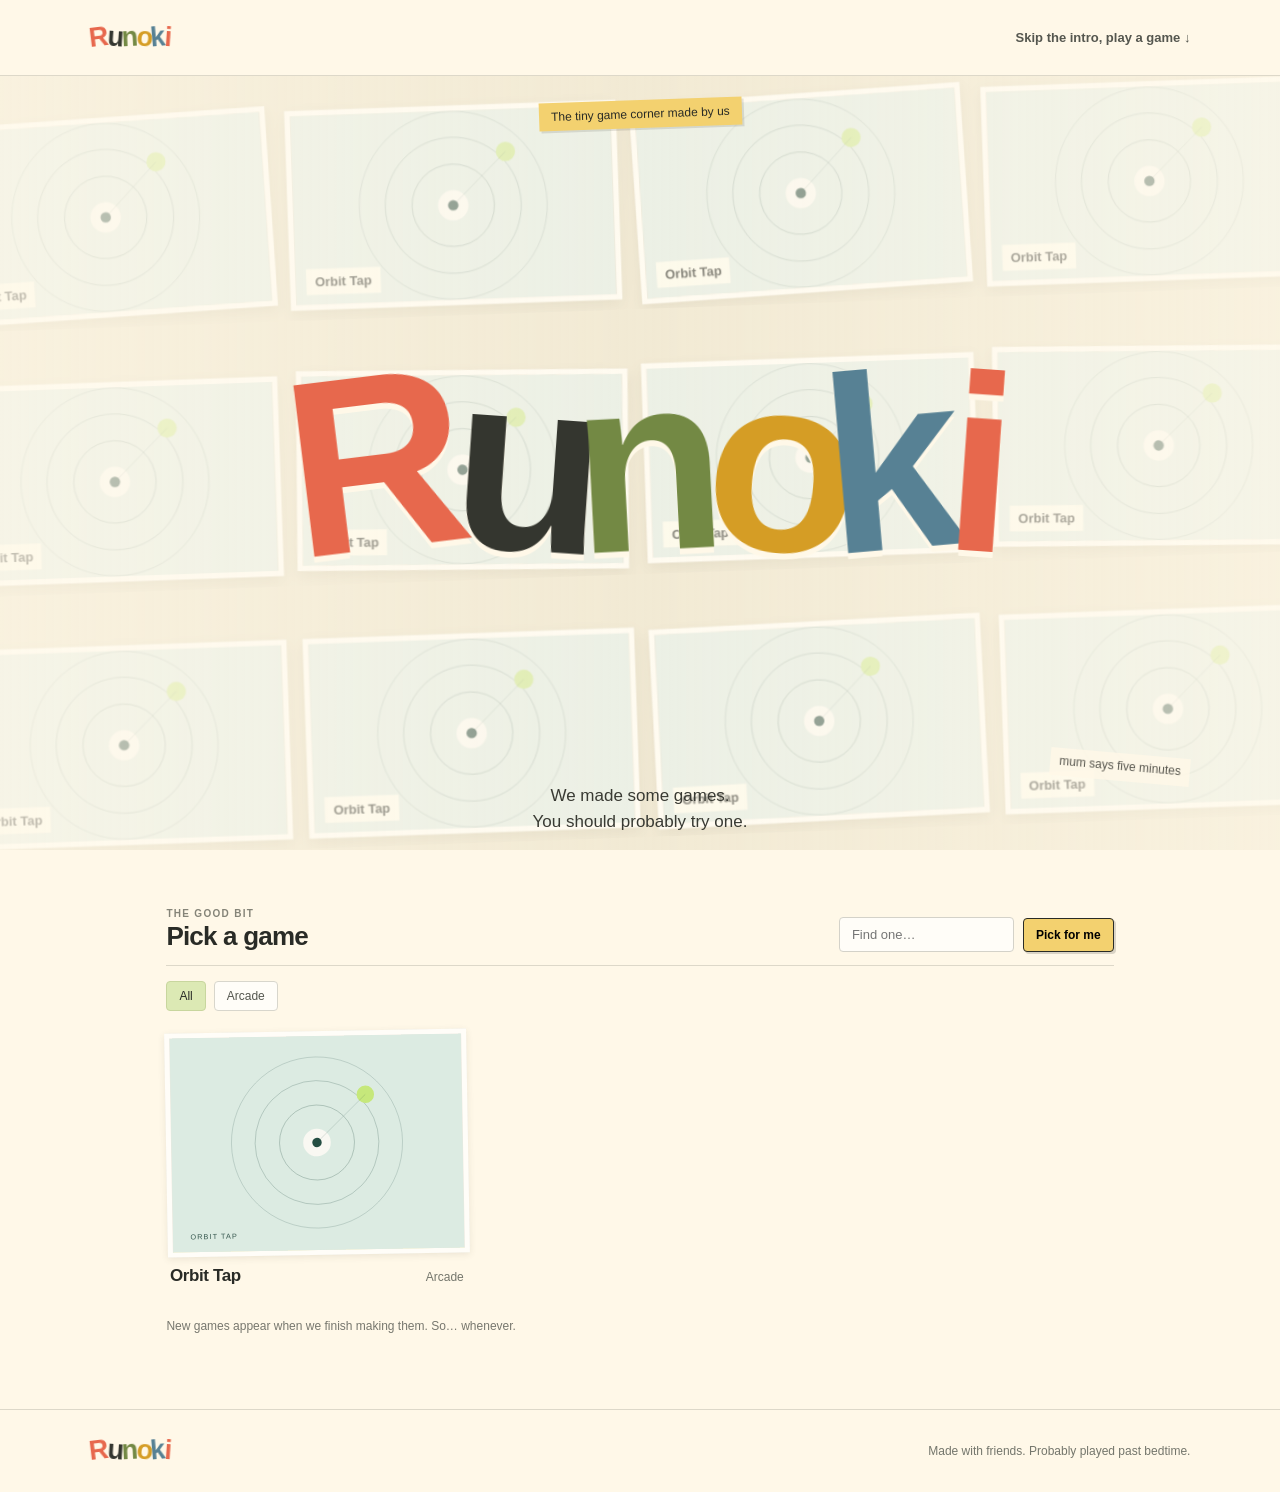
==== commit 605ed72b: "Refresh the homepage animation stylesheet" ====
--- a/index.html
+++ b/index.html
@@ -6,7 +6,7 @@
   <meta name="theme-color" content="#fff8e8">
   <meta name="description" content="A small, slightly chaotic shelf of games made by friends.">
   <title>Runoki — Games, probably</title>
-  <link rel="stylesheet" href="assets/css/style.css">
+  <link rel="stylesheet" href="assets/css/style.css?v=runoki-motion-2">
   <script src="assets/js/site.js" defer></script>
 </head>
 <body>
--- a/assets/css/style.css
+++ b/assets/css/style.css
@@ -2,10 +2,10 @@
 *{box-sizing:border-box}html{scroll-behavior:smooth}body{margin:0;background-color:var(--paper);color:var(--ink);font-family:var(--body);-webkit-font-smoothing:antialiased;background-image:radial-gradient(#786f5c15 .65px,transparent .65px);background-size:8px 8px}a{color:inherit;text-decoration:none}button,input{font:inherit}
 .site-header{height:76px;padding:0 max(7vw,22px);display:flex;align-items:center;justify-content:space-between;border-bottom:1px solid var(--line);background:#fff8e8e8;position:relative;z-index:4}.brand-link{display:inline-block}.wordmark{display:flex;align-items:center;font-size:27px;font-weight:900;letter-spacing:-2px;line-height:1}.wordmark span{display:inline-block;transform-origin:50% 80%;animation:letter-pop .7s both}.wordmark span:nth-child(1){color:var(--red);rotate:-7deg}.wordmark span:nth-child(2){color:#34362f;rotate:4deg}.wordmark span:nth-child(3){color:#738944;rotate:-3deg}.wordmark span:nth-child(4){color:#d59d25;rotate:5deg}.wordmark span:nth-child(5){color:#578194;rotate:-5deg}.wordmark span:nth-child(6){color:var(--red);rotate:4deg}.wordmark span:nth-child(2){animation-delay:.05s}.wordmark span:nth-child(3){animation-delay:.1s}.wordmark span:nth-child(4){animation-delay:.15s}.wordmark span:nth-child(5){animation-delay:.2s}.wordmark span:nth-child(6){animation-delay:.25s}.brand-link:hover .wordmark span{animation:letter-bounce .55s both}.brand-link:hover .wordmark span:nth-child(2){animation-delay:.04s}.brand-link:hover .wordmark span:nth-child(3){animation-delay:.08s}.brand-link:hover .wordmark span:nth-child(4){animation-delay:.12s}.brand-link:hover .wordmark span:nth-child(5){animation-delay:.16s}.brand-link:hover .wordmark span:nth-child(6){animation-delay:.2s}.header-link,.back-link{font-size:13px;font-weight:700;color:#55574f;transition:color .2s,transform .2s}.header-link:hover,.back-link:hover{color:var(--red);transform:translateY(-2px)}
 /* Big hello + the three slow game ribbons */
-.splash{height:min(86vh,790px);min-height:570px;position:relative;isolation:isolate;overflow:hidden;background:#e9e0c6;display:grid;place-items:center}.marquee-stack,.splash-wash{position:absolute;inset:0}.marquee-stack{display:flex;flex-direction:column;justify-content:space-evenly;overflow:hidden;transform:rotate(-2deg) scale(1.08)}.marquee-row{width:100%;overflow:hidden;padding:9px 0;position:relative}.marquee-track{display:flex;width:max-content;will-change:transform}.marquee-segment{display:flex;gap:15px;padding-right:15px;width:max-content}.marquee-tile{position:relative;display:block;width:clamp(190px,24vw,310px);height:clamp(116px,15vw,185px);overflow:hidden;border:5px solid #fffdf7;box-shadow:0 5px 13px #3e38231f;background:#dedaca;flex:none}.marquee-tile img{width:100%;height:100%;object-fit:cover;display:block;filter:saturate(.82)}.marquee-tile span{position:absolute;left:10px;bottom:9px;padding:5px 8px;background:#fffdf0e8;font-size:12px;font-weight:700}.marquee-top .marquee-track,.marquee-bottom .marquee-track{animation:drift-right 96s linear infinite}.marquee-middle .marquee-track{animation:drift-left 112s linear infinite}.marquee-top .marquee-tile:nth-child(odd){rotate:-2deg}.marquee-middle .marquee-tile:nth-child(even){rotate:1.5deg}.marquee-bottom .marquee-tile:nth-child(3n){rotate:-1deg}.splash:hover .marquee-track{animation-play-state:paused}.splash-wash{background:linear-gradient(90deg,#fff8e8b8,#fff8e86b 50%,#fff8e8b8);z-index:1}.splash-copy{position:relative;z-index:2;text-align:center;padding:24px 20px;animation:splash-arrive .95s cubic-bezier(.2,.8,.2,1) both}.splash-note{display:inline-block;margin:0 0 15px;padding:7px 12px;background:var(--yellow);font-size:12px;rotate:-2deg;box-shadow:2px 2px 0 #292b2620}.wordmark-big{font-size:clamp(104px,20vw,250px);letter-spacing:-.105em;justify-content:center;line-height:.9;filter:drop-shadow(0 6px 0 #fff8e8)}.wordmark-big span{animation:giant-letter-in .8s cubic-bezier(.18,.8,.22,1) both}.wordmark-big span:nth-child(1){animation-delay:.08s}.wordmark-big span:nth-child(2){animation-delay:.16s}.wordmark-big span:nth-child(3){animation-delay:.24s}.wordmark-big span:nth-child(4){animation-delay:.32s}.wordmark-big span:nth-child(5){animation-delay:.40s}.wordmark-big span:nth-child(6){animation-delay:.48s}.splash-copy>p:not(.splash-note){font-size:17px;line-height:1.5;margin:22px 0 17px;color:#393a33}.splash-button{display:inline-flex;gap:17px;align-items:center;padding:11px 15px;border:1px solid var(--ink);background:var(--paper);font-size:13px;font-weight:700;box-shadow:3px 3px 0 var(--ink);transition:transform .18s,box-shadow .18s,background .18s}.splash-button:hover{transform:translate(3px,3px) rotate(-1deg);box-shadow:0 0 0 var(--ink);background:var(--green)}.splash-button span{font-size:17px;animation:arrow-nudge 1.6s ease-in-out infinite}.splash-side-note{position:absolute;z-index:2;right:7%;bottom:9%;font-size:12px;line-height:1.3;color:#57564e;rotate:5deg;background:#fff8e8cc;padding:6px 9px}
-.games-section{padding:58px max(13vw,28px) 76px}.list-heading{display:flex;justify-content:space-between;align-items:end;gap:15px;border-bottom:1px solid var(--line);padding-bottom:13px}.list-heading h2{font-size:26px;letter-spacing:-.8px;margin:2px 0 0}.section-kicker{font-size:10px;font-weight:700;letter-spacing:1.3px;color:#858478;margin:0}.search input{width:175px;border:1px solid #d4d2c9;border-radius:4px;background:#fffdf8;padding:9px 12px;font-size:13px;outline:none;transition:box-shadow .2s,border-color .2s,transform .2s}.search input:focus{border-color:#8e9871;box-shadow:0 0 0 3px #dce9b477;transform:rotate(-1deg)}.category-list{display:flex;gap:8px;flex-wrap:wrap;padding:15px 0 20px}.category-button{border:1px solid #d8d6cc;background:#fffdf8;border-radius:4px;padding:7px 12px;font-size:12px;color:#55574f;cursor:pointer;transition:transform .17s,background .17s,box-shadow .17s}.category-button:hover{transform:rotate(-2deg) translateY(-2px);box-shadow:2px 3px 0 #292b2620}.category-button[aria-pressed="true"]{background:var(--green);border-color:#c8d69e;color:var(--ink)}.game-grid{display:grid;grid-template-columns:repeat(3,minmax(0,1fr));gap:35px 21px}.game-card{min-width:0;animation:card-enter .55s cubic-bezier(.2,.7,.2,1) both;animation-delay:var(--card-delay,0ms)}.game-card:nth-child(3n + 1) .game-art{transform:rotate(-1deg)}.game-card:nth-child(3n + 2) .game-art{transform:rotate(.65deg)}.game-card:nth-child(3n) .game-art{transform:rotate(-.35deg)}.card-link{display:block}.game-art{position:relative;aspect-ratio:1.35;background:#ebe9df;overflow:hidden;border:5px solid #fffdf8;box-shadow:0 2px 7px #544c361c;transition:transform .25s,box-shadow .25s}.card-link:hover .game-art{transform:rotate(0) translateY(-5px)!important;box-shadow:0 9px 18px #544c3633}.game-art img{width:100%;height:100%;object-fit:cover;display:block;transition:transform .45s cubic-bezier(.2,.8,.2,1),filter .3s}.card-link:hover .game-art img{transform:scale(1.065);filter:saturate(1.12)}.card-placeholder{width:100%;height:100%;display:grid;place-items:center;background:var(--green);font-size:14px;color:#55574f;text-align:center;line-height:1.5}.card-meta{padding:11px 4px 0;display:flex;align-items:baseline;justify-content:space-between;gap:10px;transition:translate .2s}.card-link:hover .card-meta{translate:3px 0}.card-title{font-size:17px;font-weight:700;letter-spacing:-.4px;margin:0}.card-category{font-size:12px;color:var(--muted);margin:0;text-align:right}.list-footnote{font-size:12px;color:#77776e;margin:33px 0 0}.empty-state{grid-column:1/-1;padding:36px 0;color:var(--muted);font-size:14px}.site-footer{min-height:83px;border-top:1px solid var(--line);padding:18px max(7vw,22px);display:flex;align-items:center;justify-content:space-between;background:#fff8e8}.site-footer p{font-size:12px;color:var(--muted)}
+.splash{height:min(86vh,790px);min-height:570px;position:relative;isolation:isolate;overflow:hidden;background:#e9e0c6;display:grid;place-items:center}.marquee-stack,.splash-wash{position:absolute;inset:0}.marquee-stack{display:flex;flex-direction:column;justify-content:space-evenly;overflow:hidden;transform:rotate(-2deg) scale(1.08)}.marquee-row{width:100%;overflow:hidden;padding:9px 0;position:relative}.marquee-track{display:flex;width:max-content;will-change:transform}.marquee-segment{display:flex;gap:15px;padding-right:15px;width:max-content}.marquee-tile{position:relative;display:block;width:clamp(190px,24vw,310px);height:clamp(116px,15vw,185px);overflow:hidden;border:5px solid #fffdf7;box-shadow:0 5px 13px #3e38231f;background:#dedaca;flex:none}.marquee-tile img{width:100%;height:100%;object-fit:cover;display:block;filter:saturate(.82)}.marquee-tile span{position:absolute;left:10px;bottom:9px;padding:5px 8px;background:#fffdf0e8;font-size:12px;font-weight:700}.marquee-top .marquee-track,.marquee-bottom .marquee-track{animation:drift-right 96s linear infinite}.marquee-middle .marquee-track{animation:drift-left 112s linear infinite}.marquee-top .marquee-tile:nth-child(odd){rotate:-2deg}.marquee-middle .marquee-tile:nth-child(even){rotate:1.5deg}.marquee-bottom .marquee-tile:nth-child(3n){rotate:-1deg}.splash-wash{background:linear-gradient(90deg,#fff8e8b8,#fff8e86b 50%,#fff8e8b8);z-index:1}.splash-copy{position:relative;z-index:2;text-align:center;padding:24px 20px;animation:splash-arrive .95s cubic-bezier(.2,.8,.2,1) both}.splash-note{display:inline-block;margin:0 0 15px;padding:7px 12px;background:var(--yellow);font-size:12px;rotate:-2deg;box-shadow:2px 2px 0 #292b2620}.wordmark-big{font-size:clamp(104px,20vw,250px);letter-spacing:-.105em;justify-content:center;line-height:.9;filter:drop-shadow(0 6px 0 #fff8e8)}.wordmark-big span{animation:giant-letter-in .8s cubic-bezier(.18,.8,.22,1) both}.wordmark-big span:nth-child(1){animation-delay:.08s}.wordmark-big span:nth-child(2){animation-delay:.16s}.wordmark-big span:nth-child(3){animation-delay:.24s}.wordmark-big span:nth-child(4){animation-delay:.32s}.wordmark-big span:nth-child(5){animation-delay:.40s}.wordmark-big span:nth-child(6){animation-delay:.48s}.splash-copy>p:not(.splash-note){font-size:17px;line-height:1.5;margin:22px 0 17px;color:#393a33}.splash-button{display:inline-flex;gap:17px;align-items:center;padding:11px 15px;border:1px solid var(--ink);background:var(--paper);font-size:13px;font-weight:700;box-shadow:3px 3px 0 var(--ink);transition:transform .18s,box-shadow .18s,background .18s}.splash-button:hover{transform:translate(3px,3px) rotate(-1deg);box-shadow:0 0 0 var(--ink);background:var(--green)}.splash-button span{font-size:17px;animation:arrow-nudge 1.6s ease-in-out infinite}.splash-side-note{position:absolute;z-index:2;right:7%;bottom:9%;font-size:12px;line-height:1.3;color:#57564e;rotate:5deg;background:#fff8e8cc;padding:6px 9px}
+.games-section{padding:58px max(13vw,28px) 76px}.list-heading{display:flex;justify-content:space-between;align-items:end;gap:15px;border-bottom:1px solid var(--line);padding-bottom:13px}.list-heading h2{font-size:26px;letter-spacing:-.8px;margin:2px 0 0}.section-kicker{font-size:10px;font-weight:700;letter-spacing:1.3px;color:#858478;margin:0}.list-tools{display:flex;align-items:center;gap:9px}.surprise-button{border:1px solid var(--ink);border-radius:4px;background:var(--yellow);padding:9px 12px;font-size:12px;font-weight:700;cursor:pointer;box-shadow:2px 2px 0 #292b262c;transition:transform .18s,box-shadow .18s,background .18s}.surprise-button:hover:not(:disabled){transform:translate(2px,2px) rotate(-2deg);box-shadow:0 0 0 #292b262c;background:var(--green)}.surprise-button:disabled{opacity:.5;cursor:not-allowed}.search input{width:175px;border:1px solid #d4d2c9;border-radius:4px;background:#fffdf8;padding:9px 12px;font-size:13px;outline:none;transition:box-shadow .2s,border-color .2s,transform .2s}.search input:focus{border-color:#8e9871;box-shadow:0 0 0 3px #dce9b477;transform:rotate(-1deg)}.category-list{display:flex;gap:8px;flex-wrap:wrap;padding:15px 0 20px}.category-button{border:1px solid #d8d6cc;background:#fffdf8;border-radius:4px;padding:7px 12px;font-size:12px;color:#55574f;cursor:pointer;transition:transform .17s,background .17s,box-shadow .17s}.category-button:hover{transform:rotate(-2deg) translateY(-2px);box-shadow:2px 3px 0 #292b2620}.category-button[aria-pressed="true"]{background:var(--green);border-color:#c8d69e;color:var(--ink)}.game-grid{display:grid;grid-template-columns:repeat(3,minmax(0,1fr));gap:35px 21px}.game-card{min-width:0;animation:card-enter .55s cubic-bezier(.2,.7,.2,1) both;animation-delay:var(--card-delay,0ms)}.game-card:nth-child(3n + 1) .game-art{transform:rotate(-1deg)}.game-card:nth-child(3n + 2) .game-art{transform:rotate(.65deg)}.game-card:nth-child(3n) .game-art{transform:rotate(-.35deg)}.card-link{display:block}.game-art{position:relative;aspect-ratio:1.35;background:#ebe9df;overflow:hidden;border:5px solid #fffdf8;box-shadow:0 2px 7px #544c361c;transition:transform .25s,box-shadow .25s}.card-link:hover .game-art{transform:rotate(0) translateY(-5px)!important;box-shadow:0 9px 18px #544c3633}.game-art img{width:100%;height:100%;object-fit:cover;display:block;transition:transform .45s cubic-bezier(.2,.8,.2,1),filter .3s}.card-link:hover .game-art img{transform:scale(1.065);filter:saturate(1.12)}.card-placeholder{width:100%;height:100%;display:grid;place-items:center;background:var(--green);font-size:14px;color:#55574f;text-align:center;line-height:1.5}.card-meta{padding:11px 4px 0;display:flex;align-items:baseline;justify-content:space-between;gap:10px;transition:translate .2s}.card-link:hover .card-meta{translate:3px 0}.card-title{font-size:17px;font-weight:700;letter-spacing:-.4px;margin:0}.card-category{font-size:12px;color:var(--muted);margin:0;text-align:right}.list-footnote{font-size:12px;color:#77776e;margin:33px 0 0}.empty-state{grid-column:1/-1;padding:36px 0;color:var(--muted);font-size:14px}.site-footer{min-height:83px;border-top:1px solid var(--line);padding:18px max(7vw,22px);display:flex;align-items:center;justify-content:space-between;background:#fff8e8}.site-footer p{font-size:12px;color:var(--muted)}
 /* Game page */
 .game-header{height:70px}.detail-main{max-width:1120px;margin:0 auto;padding:38px 5vw 48px}.detail-top{display:flex;justify-content:space-between;align-items:center;margin-bottom:15px;animation:fade-side .55s both}.eyebrow{font-size:13px;color:var(--muted);margin:0 0 7px}.detail-top h1{font-size:clamp(32px,5vw,54px);letter-spacing:-2px;margin:0}.button{border:1px solid var(--ink);border-radius:4px;padding:11px 19px;background:var(--ink);color:#fffdf8;font-size:13px;font-weight:700;cursor:pointer;transition:transform .16s,background .16s,box-shadow .16s;box-shadow:3px 3px 0 #292b2630}.button:hover{transform:translate(2px,2px) rotate(-2deg);box-shadow:0 0 0 #292b2630;background:var(--red);border-color:var(--red)}.play-button:not(:hover){animation:button-breathe 3.2s ease-in-out infinite}.button-light{background:var(--yellow);border-color:var(--yellow);color:var(--ink)}.button-light:hover{background:#e8c652;border-color:#e8c652}.game-stage{height:min(60vw,590px);min-height:350px;position:relative;background:#eae8df;overflow:hidden;border:1px solid var(--line);animation:stage-enter .65s .08s both}.game-stage iframe{display:none;position:absolute;inset:0 0 42px;width:100%;height:calc(100% - 42px);border:0;background:white}.game-stage.is-playing iframe{display:block}.game-stage.is-playing .stage-placeholder{display:none}.stage-placeholder{position:absolute;inset:0 0 42px;display:flex;flex-direction:column;align-items:center;justify-content:center;gap:15px;color:#686960}.stage-placeholder p{font-size:14px;margin:0;animation:float-note 3s ease-in-out infinite}.fullscreen-bar{height:42px;position:absolute;bottom:0;left:0;right:0;display:flex;align-items:center;justify-content:space-between;padding:0 13px;background:#292b26;color:#fffdf8;font-size:12px;z-index:2}.bar-brand .wordmark{font-size:17px;letter-spacing:-1.4px}.bar-brand .wordmark span{color:#fff8e8!important}.bar-brand .wordmark span:nth-child(1){color:#ff987d!important}.bar-brand .wordmark span:nth-child(3){color:#c7dd91!important}.bar-brand .wordmark span:nth-child(4){color:#f3d16f!important}.bar-brand .wordmark span:nth-child(5){color:#a8d6e9!important}.fullscreen-bar button{border:1px solid #ffffff70;border-radius:4px;background:transparent;color:white;font-size:11px;cursor:pointer;padding:6px 10px;transition:background .2s,transform .2s}.fullscreen-bar button:hover{background:#ffffff20;transform:rotate(-2deg)}.detail-bottom{display:flex;justify-content:space-between;align-items:center;padding-top:13px;gap:15px;animation:fade-up .55s .18s both}.detail-bottom p{font-size:13px;color:#66675f;margin:0;line-height:1.5}.game-tag{font-size:11px;color:var(--muted)}.game-stage:fullscreen{width:100vw;height:100vh;min-height:0;background:#000;border:0}.game-stage:fullscreen iframe{height:calc(100% - 42px)}.game-stage:fullscreen .stage-placeholder{bottom:42px}.game-stage.is-fullscreen-fallback{position:fixed;z-index:1000;inset:0;width:100vw;height:100dvh;min-height:0;border:0}body.runoki-fullscreen{overflow:hidden}
 .visually-hidden{position:absolute;width:1px;height:1px;padding:0;margin:-1px;overflow:hidden;clip:rect(0,0,0,0);white-space:nowrap;border:0}
 @keyframes drift-right{from{transform:translateX(-50%)}to{transform:translateX(0)}}@keyframes drift-left{from{transform:translateX(0)}to{transform:translateX(-50%)}}@keyframes letter-pop{0%{opacity:0;translate:0 14px;rotate:0}75%{opacity:1;translate:0 -3px}100%{opacity:1}}@keyframes letter-bounce{0%,100%{translate:0 0;rotate:0}45%{translate:0 -8px;rotate:8deg}}@keyframes giant-letter-in{0%{opacity:0;translate:0 50px;rotate:-15deg;scale:.75}70%{opacity:1;translate:0 -9px;rotate:4deg;scale:1.03}100%{opacity:1;translate:0 0;scale:1}}@keyframes splash-arrive{from{opacity:0;translate:0 15px}to{opacity:1;translate:0 0}}@keyframes arrow-nudge{0%,100%{translate:0 0}50%{translate:0 4px}}@keyframes card-enter{from{opacity:0;translate:0 18px;scale:.98}to{opacity:1;translate:0 0;scale:1}}@keyframes button-breathe{0%,100%{box-shadow:3px 3px 0 #292b2630}50%{box-shadow:5px 5px 0 #e7684d55}}@keyframes fade-side{from{opacity:0;translate:-12px 0}to{opacity:1;translate:0 0}}@keyframes fade-up{from{opacity:0;translate:0 10px}to{opacity:1;translate:0 0}}@keyframes stage-enter{from{opacity:0;scale:.985}to{opacity:1;scale:1}}@keyframes float-note{0%,100%{translate:0 0}50%{translate:0 -4px}}
-@media(max-width:850px){.games-section{padding-left:9vw;padding-right:9vw}.game-grid{grid-template-columns:repeat(2,minmax(0,1fr))}.splash-side-note{right:4%}}@media(max-width:600px){.site-header{height:65px;padding:0 20px}.wordmark{font-size:25px}.header-link{font-size:11px}.splash{height:76svh;min-height:530px}.marquee-stack{transform:rotate(-3deg) scale(1.15)}.marquee-row{padding:6px 0}.marquee-segment{gap:9px;padding-right:9px}.marquee-tile{width:195px;height:116px;border-width:4px}.splash-wash{background:#fff8e899}.splash-copy{padding:18px 10px}.wordmark-big{font-size:clamp(82px,23vw,142px);letter-spacing:-.11em}.splash-note{font-size:10px}.splash-copy>p:not(.splash-note){font-size:14px;margin:17px 0 14px}.splash-side-note{right:6%;bottom:5%;font-size:9px}.games-section{padding:42px 20px 58px}.list-heading h2{font-size:23px}.search input{width:132px}.game-grid{gap:25px 12px}.game-art{aspect-ratio:1.05;border-width:4px}.card-meta{display:block;padding:9px 3px 0}.card-title{font-size:15px}.card-category{text-align:left;margin-top:5px;font-size:11px}.site-footer{padding:15px 20px;align-items:flex-start;gap:10px}.site-footer p{max-width:180px;text-align:right;margin:4px 0 0;font-size:11px}.detail-main{padding:29px 13px 36px}.detail-top h1{font-size:32px}.play-button{padding:10px 14px}.game-stage{height:68svh;min-height:330px}.detail-bottom{align-items:flex-start}.game-tag{text-align:right;white-space:nowrap}.fullscreen-bar{padding:0 9px}.bar-brand .wordmark{font-size:15px}.game-stage:fullscreen iframe{height:calc(100% - 42px)}}@media(max-width:370px){.header-link{font-size:10px}.search input{width:112px}.category-list{gap:6px}.category-button{padding:7px 9px}.game-grid{gap:21px 9px}.card-title{font-size:14px}}@media(prefers-reduced-motion:reduce){*,*::before,*::after{scroll-behavior:auto!important;animation:none!important;transition:none!important}}
+@media(max-width:850px){.games-section{padding-left:9vw;padding-right:9vw}.game-grid{grid-template-columns:repeat(2,minmax(0,1fr))}.splash-side-note{right:4%}}@media(max-width:600px){.site-header{height:65px;padding:0 20px}.wordmark{font-size:25px}.header-link{font-size:11px}.splash{height:76svh;min-height:530px}.marquee-stack{transform:rotate(-3deg) scale(1.15)}.marquee-row{padding:6px 0}.marquee-segment{gap:9px;padding-right:9px}.marquee-tile{width:195px;height:116px;border-width:4px}.splash-wash{background:#fff8e899}.splash-copy{padding:18px 10px}.wordmark-big{font-size:clamp(82px,23vw,142px);letter-spacing:-.11em}.splash-note{font-size:10px}.splash-copy>p:not(.splash-note){font-size:14px;margin:17px 0 14px}.splash-side-note{right:6%;bottom:5%;font-size:9px}.games-section{padding:42px 20px 58px}.list-heading h2{font-size:23px}.list-tools{gap:6px}.surprise-button{padding:9px 8px;font-size:10px}.search input{width:115px}.game-grid{gap:25px 12px}.game-art{aspect-ratio:1.05;border-width:4px}.card-meta{display:block;padding:9px 3px 0}.card-title{font-size:15px}.card-category{text-align:left;margin-top:5px;font-size:11px}.site-footer{padding:15px 20px;align-items:flex-start;gap:10px}.site-footer p{max-width:180px;text-align:right;margin:4px 0 0;font-size:11px}.detail-main{padding:29px 13px 36px}.detail-top h1{font-size:32px}.play-button{padding:10px 14px}.game-stage{height:68svh;min-height:330px}.detail-bottom{align-items:flex-start}.game-tag{text-align:right;white-space:nowrap}.fullscreen-bar{padding:0 9px}.bar-brand .wordmark{font-size:15px}.game-stage:fullscreen iframe{height:calc(100% - 42px)}}@media(max-width:370px){.header-link{font-size:10px}.list-heading{align-items:flex-start;flex-direction:column}.list-tools{width:100%;justify-content:space-between}.search{flex:1}.search input{width:100%}.category-list{gap:6px}.category-button{padding:7px 9px}.game-grid{gap:21px 9px}.card-title{font-size:14px}}@media(prefers-reduced-motion:reduce){*,*::before,*::after{scroll-behavior:auto!important;animation:none!important;transition:none!important}}
